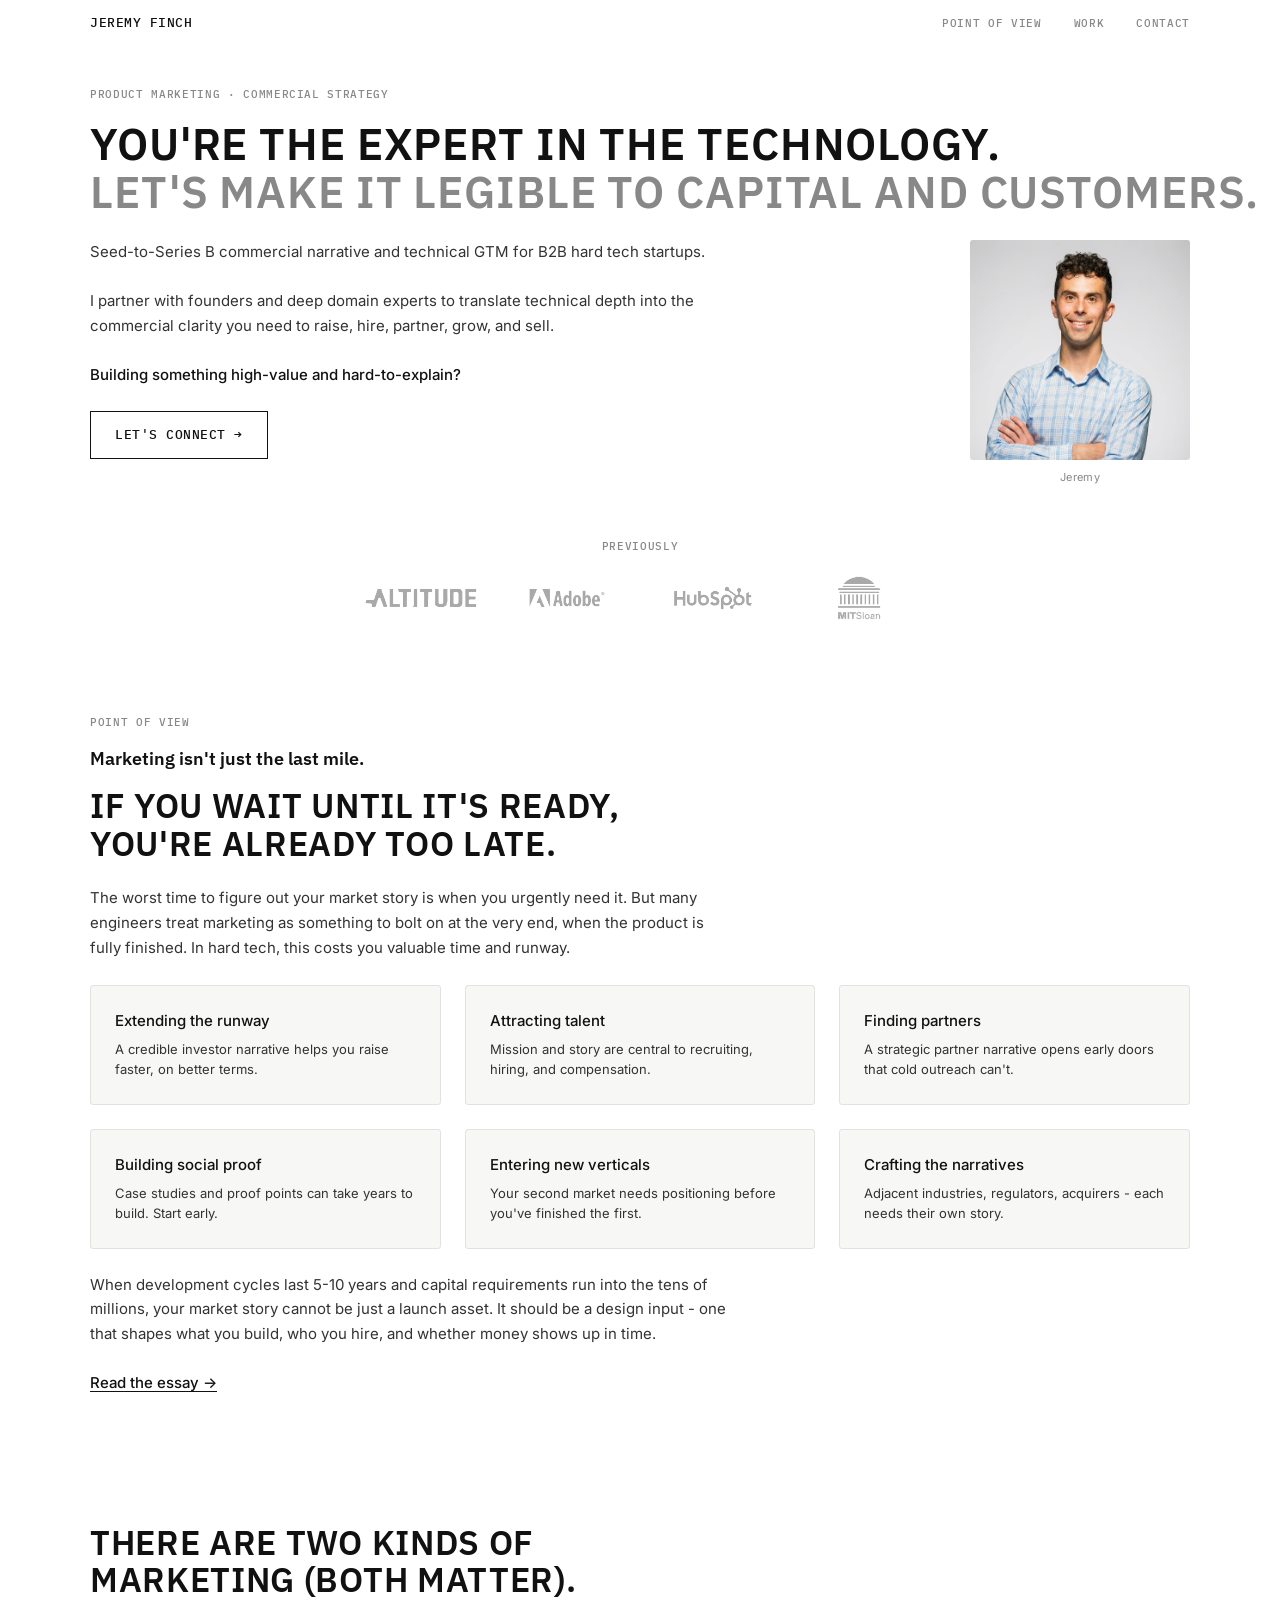
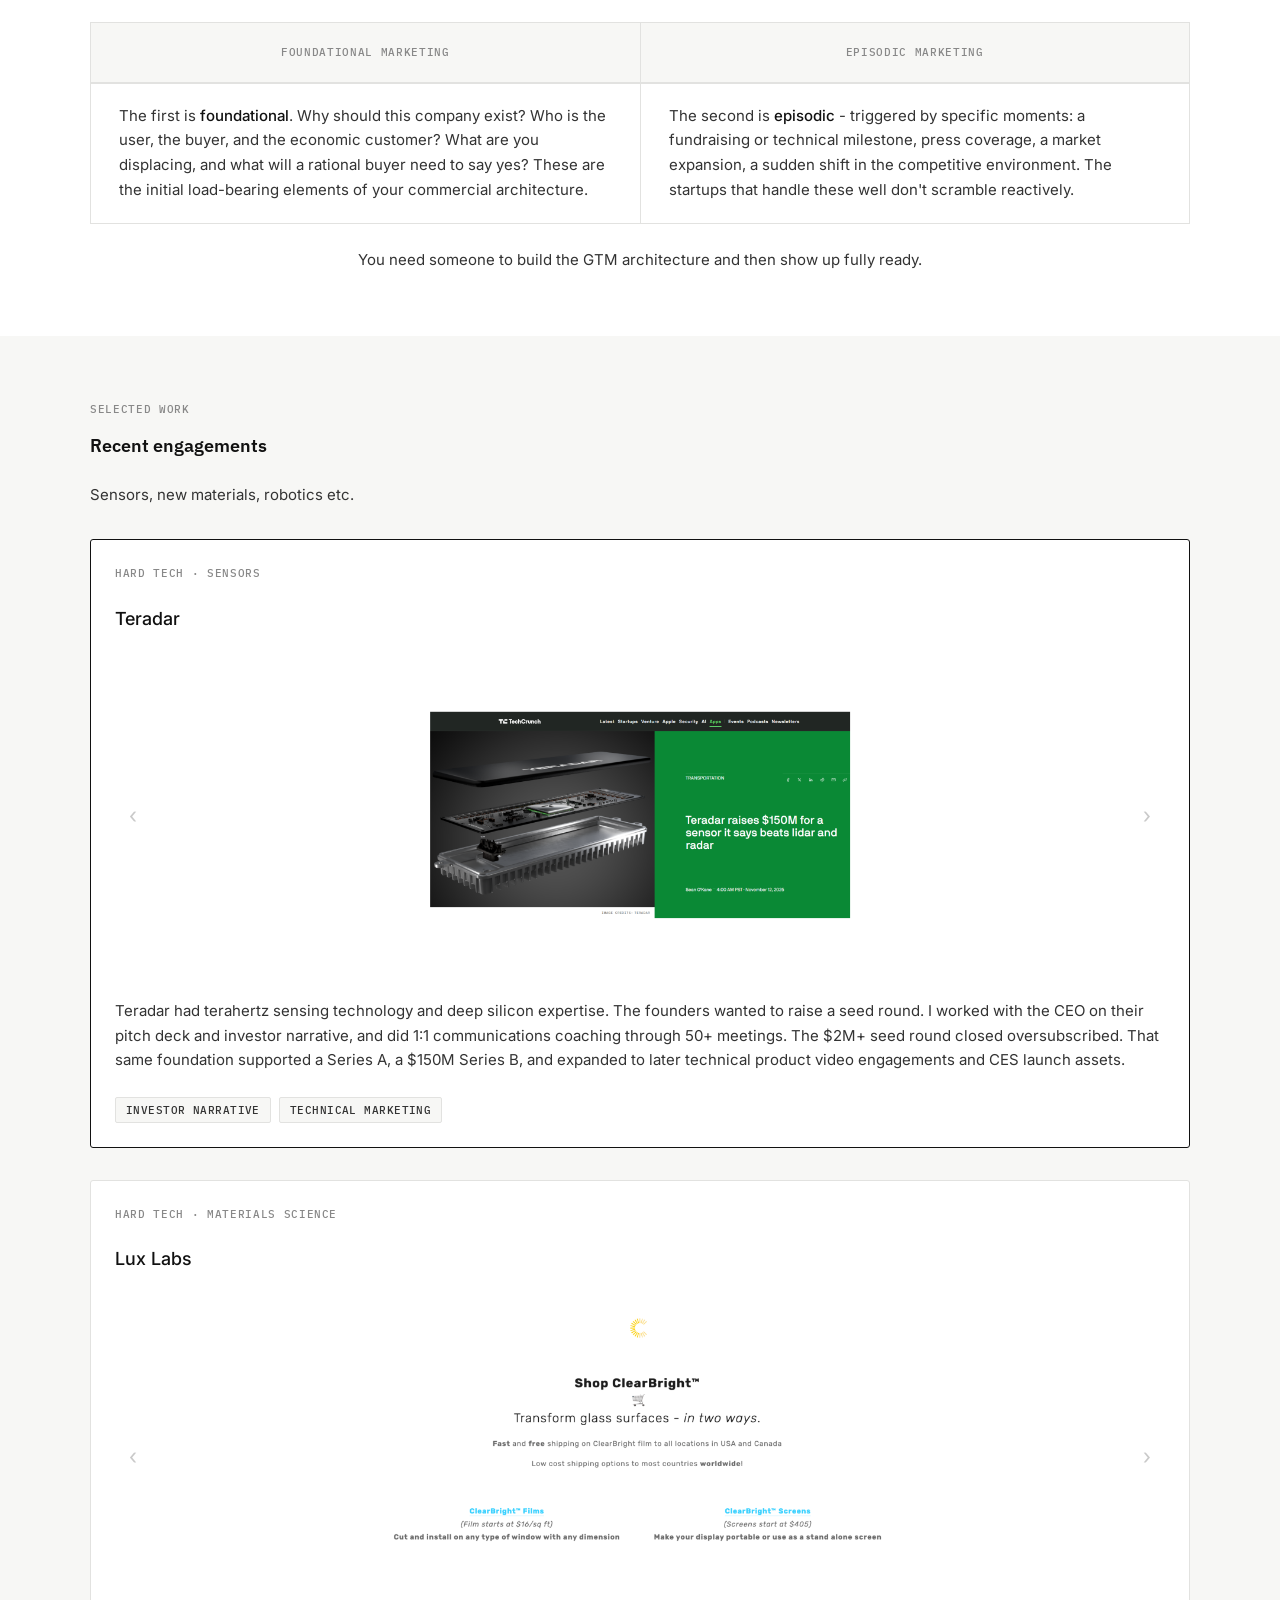
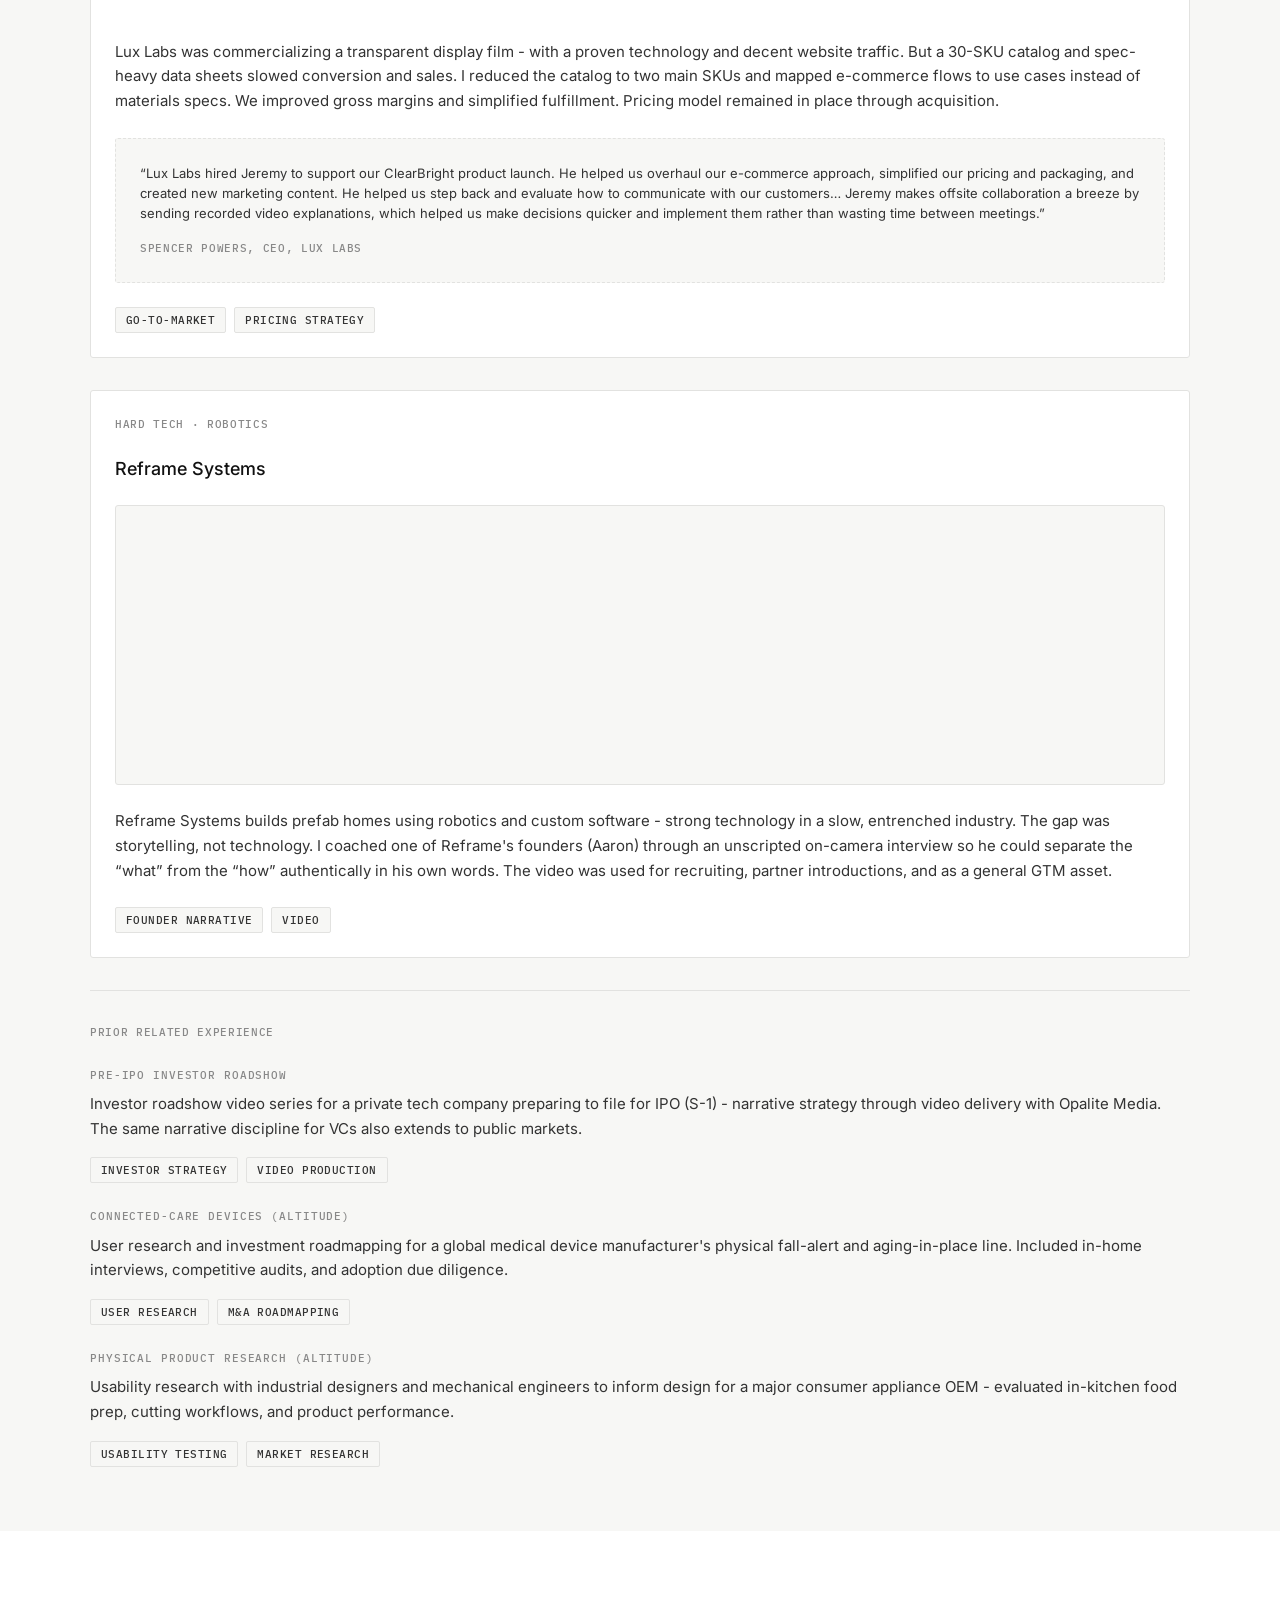
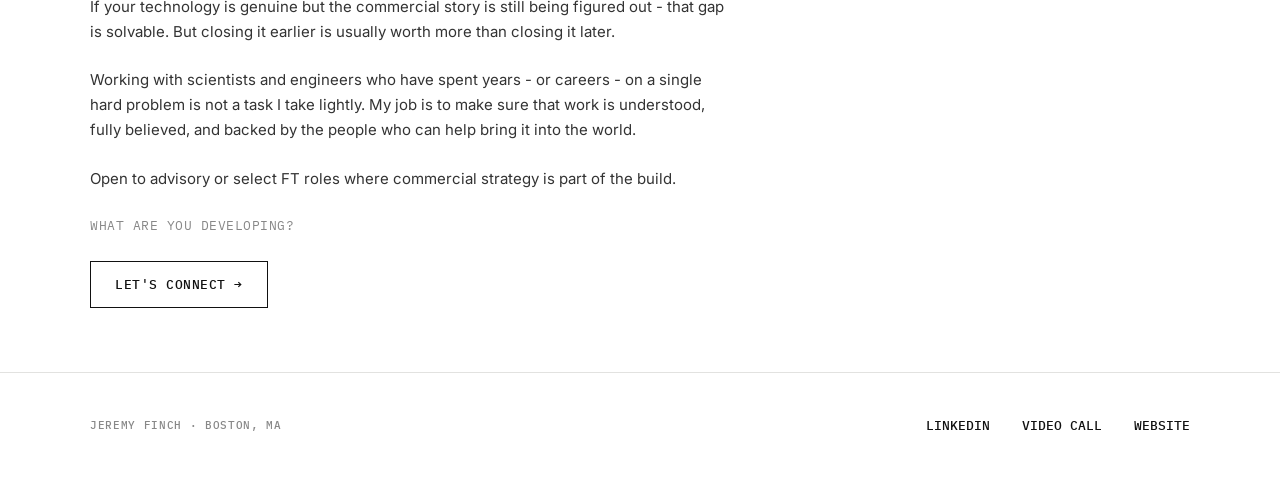
==== index.html @ a8f0df94 "Apply V3 copy pass: tighter case studies, two CTAs, contact close. Syncs COPY-v3 to index.html inclu" ====
<!DOCTYPE html>
<!-- Active working draft (V3) - branched from V2 freeze. Double-click to preview. -->
<html lang="en">
<head>
  <meta charset="UTF-8">
  <meta name="viewport" content="width=device-width, initial-scale=1.0">
  <meta name="referrer" content="strict-origin-when-cross-origin">
  <title>Jeremy Finch - Product Marketing &amp; Commercial Strategy</title>
  <meta name="description" content="Seed-to-Series B commercial narrative and technical GTM for hard-tech startups in Boston.">
  <link rel="canonical" href="https://work.jeremyafinch.com/">
  <meta name="theme-color" content="#111111">

  <link rel="icon" href="favicon.svg" type="image/svg+xml">
  <link rel="apple-touch-icon" href="favicon.svg">

  <meta property="og:type" content="website">
  <meta property="og:url" content="https://work.jeremyafinch.com/">
  <meta property="og:title" content="Jeremy Finch - Product Marketing &amp; Commercial Strategy">
  <meta property="og:description" content="Seed-to-Series B commercial narrative and technical GTM for hard-tech startups in Boston.">
  <meta property="og:image" content="https://work.jeremyafinch.com/og-image.png">
  <meta property="og:image:width" content="1200">
  <meta property="og:image:height" content="630">
  <meta property="og:locale" content="en_US">
  <meta name="twitter:card" content="summary_large_image">
  <meta name="twitter:title" content="Jeremy Finch - Product Marketing &amp; Commercial Strategy">
  <meta name="twitter:description" content="Seed-to-Series B commercial narrative and technical GTM for hard-tech startups in Boston.">
  <meta name="twitter:image" content="https://work.jeremyafinch.com/og-image.png">

  <link rel="preconnect" href="https://fonts.googleapis.com">
  <link rel="preconnect" href="https://fonts.gstatic.com" crossorigin>
  <link href="https://fonts.googleapis.com/css2?family=IBM+Plex+Mono:wght@400;500&family=IBM+Plex+Sans:wght@600;700&family=Inter:wght@400;500&display=swap" rel="stylesheet">

  <link rel="stylesheet" href="styles.css">
</head>
<body class="page-v2">

  <header class="site-nav" role="banner">
    <div class="site-nav__inner">
      <a class="site-nav__brand" href="#hero">Jeremy Finch</a>
      <nav class="site-nav__links" aria-label="Page sections">
        <a class="site-nav__link" href="#point-of-view">Point of view</a>
        <a class="site-nav__link" href="#selected-work">Work</a>
        <a class="site-nav__link" href="#contact">Contact</a>
      </nav>
    </div>
  </header>

  <main>

    <!-- SECTION 1 - HERO -->
    <section id="hero" class="hero section" aria-labelledby="hero-headline">
      <div class="hero__inner">

        <span class="eyebrow">Product marketing · commercial strategy</span>

        <h1 id="hero-headline" class="hero-headline headline">
          <span class="hero-headline__primary">You're the expert in the technology.</span>
          <span class="hero-headline__accent">Let's make it legible to capital and customers.</span>
        </h1>

        <div id="about" class="hero-intro">

          <div class="hero-intro__content">
            <div class="hero__pitch">
              <p class="prose">Seed-to-Series B commercial narrative and technical GTM for B2B hard tech startups.</p>
              <p class="prose">I partner with founders and deep domain experts to translate technical depth into the commercial clarity you need to raise, hire, partner, grow, and sell.</p>
              <p class="prose hero__focus">Building something high-value and hard-to-explain?</p>
            </div>

            <p class="hero__cta-wrap">
              <a class="cta" href="https://calendly.com/jeremyfinch_meeting/" target="_blank" rel="noopener noreferrer">
                Let's connect →
              </a>
            </p>
          </div>

          <div class="hero-intro__photo">
            <img
              class="hero-intro__photo-img"
              src="img/photo.jpg"
              alt="Jeremy Finch"
              width="480"
              height="600"
            >
            <a
              class="hero-intro__photo-caption"
              href="https://www.linkedin.com/in/jeremyfinch/"
              target="_blank"
              rel="noopener noreferrer"
            >Jeremy</a>
          </div>

        </div>

        <div class="logo-bar" aria-label="Previously">
          <span class="logo-bar__label">Previously</span>
          <img
            class="logo-bar__img"
            src="img/logos.png"
            alt="Altitude, Adobe, HubSpot, and MIT Sloan"
            width="9100"
            height="1068"
          >
        </div>

      </div>
    </section>

    <!-- SECTION 2 - POINT OF VIEW -->
    <section id="point-of-view" class="section section--follow-hero" aria-labelledby="pov-headline">
      <div class="section__inner">

        <span class="eyebrow">Point of view</span>

        <p class="pov__kicker">Marketing isn't just the last mile.</p>

        <h2 id="pov-headline" class="section-headline headline">
          If you wait until it's ready, you're already too late.
        </h2>

        <p class="prose">
          The worst time to figure out your market story is when you urgently need it. But many engineers treat marketing as something to bolt on at the very end, when the product is fully finished. In hard tech, this costs you valuable time and runway.
        </p>

        <div class="card-grid card-grid--pov">

          <article class="card pov-card">
            <h3 class="pov-card__title">Extending the runway</h3>
            <p class="pov-card__text">A credible investor narrative helps you raise faster, on better terms.</p>
          </article>

          <article class="card pov-card">
            <h3 class="pov-card__title">Attracting talent</h3>
            <p class="pov-card__text">Mission and story are central to recruiting, hiring, and compensation.</p>
          </article>

          <article class="card pov-card">
            <h3 class="pov-card__title">Finding partners</h3>
            <p class="pov-card__text">A strategic partner narrative opens early doors that cold outreach can't.</p>
          </article>

          <article class="card pov-card">
            <h3 class="pov-card__title">Building social proof</h3>
            <p class="pov-card__text">Case studies and proof points can take years to build. Start early.</p>
          </article>

          <article class="card pov-card">
            <h3 class="pov-card__title">Entering new verticals</h3>
            <p class="pov-card__text">Your second market needs positioning before you've finished the first.</p>
          </article>

          <article class="card pov-card">
            <h3 class="pov-card__title">Crafting the narratives</h3>
            <p class="pov-card__text">Adjacent industries, regulators, acquirers - each needs their own story.</p>
          </article>

        </div>

        <p class="prose">
          When development cycles last 5-10 years and capital requirements run into the tens of millions, your market story cannot be just a launch asset. It should be a design input - one that shapes what you build, who you hire, and whether money shows up in time.
        </p>

        <p class="pov__link-wrap">
          <a
            class="pov__link"
            href="https://docs.google.com/document/d/1mXTznBJsOwonMlEeezdZjcLEiznj_ob5lOBihiWzF_Y/edit?usp=sharing"
            target="_blank"
            rel="noopener noreferrer"
          >Read the essay →</a>
        </p>

      </div>
    </section>

    <!-- SECTION 3 - TWO KINDS OF WORK -->
    <section id="two-kinds" class="section" aria-labelledby="two-kinds-headline">
      <div class="section__inner">

        <h2 id="two-kinds-headline" class="section-headline headline">There are two kinds of marketing (both matter).</h2>

        <div class="two-kinds__table-wrap">
          <table class="two-kinds__table">
            <caption class="visually-hidden">Foundational and episodic marketing compared</caption>
            <thead>
              <tr>
                <th scope="col">Foundational marketing</th>
                <th scope="col">Episodic marketing</th>
              </tr>
            </thead>
            <tbody>
              <tr>
                <td data-label="Foundational marketing">
                  <p class="two-kinds__cell">The first is <strong>foundational</strong>. Why should this company exist? Who is the user, the buyer, and the economic customer? What are you displacing, and what will a rational buyer need to say yes? These are the initial load-bearing elements of your commercial architecture.</p>
                </td>
                <td data-label="Episodic marketing">
                  <p class="two-kinds__cell">The second is <strong>episodic</strong> - triggered by specific moments: a fundraising or technical milestone, press coverage, a market expansion, a sudden shift in the competitive environment. The startups that handle these well don't scramble reactively.</p>
                </td>
              </tr>
            </tbody>
          </table>
        </div>

        <p class="prose two-kinds__closing">
          You need someone to build the GTM architecture and then show up fully ready.
        </p>

      </div>
    </section>

    <!-- SECTION 4 - SELECTED WORK -->
    <section id="selected-work" class="section section--surface" aria-labelledby="work-eyebrow">
      <div class="section__inner">

        <span id="work-eyebrow" class="eyebrow">Selected work</span>

        <p class="work__subhead">Recent engagements</p>

        <p class="prose work__intro">Sensors, new materials, robotics etc.</p>

        <div class="work-featured">

          <!-- Teradar -->
          <article class="work-featured__item work-featured__item--marquee" aria-label="Teradar case study">
            <div class="work-featured__content">
              <span class="work-featured__tag">Hard tech · Sensors</span>
              <h3 class="work-featured__title">Teradar</h3>

              <figure class="work-featured__visual work-carousel" data-work-carousel aria-label="Teradar work samples">
                <div class="work-carousel__viewport" tabindex="0">
                  <div class="work-carousel__slide">
                    <a
                      class="work-carousel__link"
                      href="img/work-teradar-techcrunch-feature.png"
                      target="_blank"
                      rel="noopener noreferrer"
                      aria-label="View full size: TechCrunch coverage"
                    >
                      <img
                        class="work-carousel__img"
                        src="img/work-teradar-techcrunch-feature.png"
                        alt="TechCrunch announcement featuring Teradar terahertz sensing fundraising"
                        width="1200"
                        height="675"
                        loading="lazy"
                      >
                    </a>
                  </div>
                  <div class="work-carousel__slide" hidden>
                    <a
                      class="work-carousel__link"
                      href="img/work-teradar-feature.png"
                      target="_blank"
                      rel="noopener noreferrer"
                      aria-label="View full size: Teradar product website"
                    >
                      <img
                        class="work-carousel__img"
                        src="img/work-teradar-feature.png"
                        alt="Teradar product website highlighting terahertz vision capabilities"
                        width="1200"
                        height="675"
                        loading="lazy"
                      >
                    </a>
                  </div>
                  <button type="button" class="work-carousel__btn work-carousel__btn--prev" aria-label="Previous image">
                    <span class="work-carousel__chevron" aria-hidden="true">‹</span>
                  </button>
                  <button type="button" class="work-carousel__btn work-carousel__btn--next" aria-label="Next image">
                    <span class="work-carousel__chevron" aria-hidden="true">›</span>
                  </button>
                </div>
              </figure>

              <p class="prose work-featured__body">Teradar had terahertz sensing technology and deep silicon expertise. The founders wanted to raise a seed round. I worked with the CEO on their pitch deck and investor narrative, and did 1:1 communications coaching through 50+ meetings. The $2M+ seed round closed oversubscribed. That same foundation supported a Series A, a $150M Series B, and expanded to later technical product video engagements and CES launch assets.</p>

              <div class="work-featured__pills" aria-label="Services">
                <span class="pill">Investor narrative</span>
                <span class="pill">Technical marketing</span>
              </div>
            </div>
          </article>

          <!-- Lux Labs -->
          <article class="work-featured__item" aria-label="Lux Labs case study">
            <div class="work-featured__content">
              <span class="work-featured__tag">Hard tech · Materials science</span>
              <h3 class="work-featured__title">Lux Labs</h3>

              <figure class="work-featured__visual work-carousel" data-work-carousel aria-label="Lux Labs work samples">
                <div class="work-carousel__viewport" tabindex="0">
                  <div class="work-carousel__slide">
                    <a
                      class="work-carousel__link"
                      href="img/work-lux-feature-02.png"
                      target="_blank"
                      rel="noopener noreferrer"
                      aria-label="View full size: ClearBright product display"
                    >
                      <img
                        class="work-carousel__img"
                        src="img/work-lux-feature-02.png"
                        alt="Lux Labs ClearBright transparent projection film product display"
                        width="1200"
                        height="675"
                        loading="lazy"
                      >
                    </a>
                  </div>
                  <div class="work-carousel__slide" hidden>
                    <a
                      class="work-carousel__link"
                      href="img/work-lux-feature-01.png"
                      target="_blank"
                      rel="noopener noreferrer"
                      aria-label="View full size: ClearBright product page"
                    >
                      <img
                        class="work-carousel__img"
                        src="img/work-lux-feature-01.png"
                        alt="Lux Labs ClearBright product page"
                        width="1200"
                        height="675"
                        loading="lazy"
                      >
                    </a>
                  </div>
                  <button type="button" class="work-carousel__btn work-carousel__btn--prev" aria-label="Previous image">
                    <span class="work-carousel__chevron" aria-hidden="true">‹</span>
                  </button>
                  <button type="button" class="work-carousel__btn work-carousel__btn--next" aria-label="Next image">
                    <span class="work-carousel__chevron" aria-hidden="true">›</span>
                  </button>
                </div>
              </figure>

              <p class="prose work-featured__body">Lux Labs was commercializing a transparent display film - with a proven technology and decent website traffic. But a 30-SKU catalog and spec-heavy data sheets slowed conversion and sales. I reduced the catalog to two main SKUs and mapped e-commerce flows to use cases instead of materials specs. We improved gross margins and simplified fulfillment. Pricing model remained in place through acquisition.</p>

              <div class="work-featured__quote" aria-label="Client quote">
                <p class="work-featured__quote-text">&ldquo;Lux Labs hired Jeremy to support our ClearBright product launch. He helped us overhaul our e-commerce approach, simplified our pricing and packaging, and created new marketing content. He helped us step back and evaluate how to communicate with our customers&hellip; Jeremy makes offsite collaboration a breeze by sending recorded video explanations, which helped us make decisions quicker and implement them rather than wasting time between meetings.&rdquo;</p>
                <p class="work-featured__quote-meta">Spencer Powers, CEO, Lux Labs</p>
              </div>

              <div class="work-featured__pills" aria-label="Services">
                <span class="pill">Go-to-market</span>
                <span class="pill">Pricing strategy</span>
              </div>
            </div>
          </article>

          <!-- Reframe Systems -->
          <article class="work-featured__item" aria-label="Reframe Systems case study">
            <div class="work-featured__content">
              <span class="work-featured__tag">Hard tech · Robotics</span>
              <h3 class="work-featured__title">Reframe Systems</h3>

              <figure class="work-featured__visual work-featured__visual--video" aria-label="Reframe Systems founder interview">
                <div class="work-inline-video">
                  <iframe
                    src="https://www.youtube.com/embed/FPPJ4673UKQ"
                    title="Reframe Systems founder interview"
                    referrerpolicy="strict-origin-when-cross-origin"
                    allow="accelerometer; autoplay; clipboard-write; encrypted-media; gyroscope; picture-in-picture; web-share"
                    allowfullscreen
                    loading="lazy"
                  ></iframe>
                </div>
              </figure>

              <p class="prose work-featured__body">Reframe Systems builds prefab homes using robotics and custom software - strong technology in a slow, entrenched industry. The gap was storytelling, not technology. I coached one of Reframe's founders (Aaron) through an unscripted on-camera interview so he could separate the &ldquo;what&rdquo; from the &ldquo;how&rdquo; authentically in his own words. The video was used for recruiting, partner introductions, and as a general GTM asset.</p>

              <div class="work-featured__pills" aria-label="Services">
                <span class="pill">Founder narrative</span>
                <span class="pill">Video</span>
              </div>
            </div>
          </article>

        </div>

        <div class="work-additional" aria-label="Prior related experience">
          <h3 class="work-additional__heading eyebrow">Prior related experience</h3>
          <ul class="work-additional__list">
            <li class="work-additional__item">
              <span class="work-additional__tag">Pre-IPO investor roadshow</span>
              <p class="work-additional__text">Investor roadshow video series for a private tech company preparing to file for IPO (S-1) - narrative strategy through video delivery with Opalite Media. The same narrative discipline for VCs also extends to public markets.</p>
              <div class="work-featured__pills" aria-label="Services">
                <span class="pill">Investor strategy</span>
                <span class="pill">Video production</span>
              </div>
            </li>
            <li class="work-additional__item">
              <span class="work-additional__tag">Connected-care devices (Altitude)</span>
              <p class="work-additional__text">User research and investment roadmapping for a global medical device manufacturer's physical fall-alert and aging-in-place line. Included in-home interviews, competitive audits, and adoption due diligence.</p>
              <div class="work-featured__pills" aria-label="Services">
                <span class="pill">User research</span>
                <span class="pill">M&amp;A roadmapping</span>
              </div>
            </li>
            <li class="work-additional__item">
              <span class="work-additional__tag">Physical product research (Altitude)</span>
              <p class="work-additional__text">Usability research with industrial designers and mechanical engineers to inform design for a major consumer appliance OEM - evaluated in-kitchen food prep, cutting workflows, and product performance.</p>
              <div class="work-featured__pills" aria-label="Services">
                <span class="pill">Usability testing</span>
                <span class="pill">Market research</span>
              </div>
            </li>
          </ul>
        </div>

      </div>
    </section>

    <!-- SECTION 5 - CLOSE / CTA -->
    <section id="contact" class="section" aria-labelledby="contact-closing">
      <div class="section__inner">

        <p class="prose">
          If your technology is genuine but the commercial story is still being figured out - that gap is solvable. But closing it earlier is usually worth more than closing it later.
        </p>

        <p class="prose">
          Working with scientists and engineers who have spent years - or careers - on a single hard problem is not a task I take lightly. My job is to make sure that work is understood, fully believed, and backed by the people who can help bring it into the world.
        </p>

        <p class="contact__availability prose">Open to advisory or select FT roles where commercial strategy is part of the build.</p>

        <p id="contact-closing" class="prose contact__location">What are you developing?</p>

        <p class="contact__cta-wrap">
          <a class="cta" href="https://calendly.com/jeremyfinch_meeting/" target="_blank" rel="noopener noreferrer">
            Let's connect →
          </a>
        </p>

      </div>
    </section>

  </main>

  <footer class="site-footer">
    <div class="site-footer__inner">
      <p class="site-footer__brand">Jeremy Finch · Boston, MA</p>
      <ul class="site-footer__links">
        <li>
          <a href="https://www.linkedin.com/in/jeremyfinch/" target="_blank" rel="noopener noreferrer">LinkedIn</a>
        </li>
        <li>
          <a href="https://calendly.com/jeremyfinch_meeting/" target="_blank" rel="noopener noreferrer">Video call</a>
        </li>
        <li>
          <a href="https://jeremyafinch.com/" target="_blank" rel="noopener noreferrer">Website</a>
        </li>
      </ul>
    </div>
  </footer>

  <script src="work-carousel.js"></script>
</body>
</html>
---- styles.css ----
/* ==========================================================================
   Design tokens - see design.md
   Punctuation: no em/en dashes in copy; use spaced hyphen ( - ) only.
   ========================================================================== */

:root {
  --color-bg: #ffffff;
  --color-surface: #f7f7f5;
  --color-border: #e2e2e0;
  --color-text-primary: #111111;
  --color-text-body: #333333;
  --color-text-muted: #888888;
  --space-xs: 8px;
  --space-sm: 16px;
  --space-md: 32px;
  --space-lg: 64px;
  --space-xl: 96px;
  --space-xxl: 180px;
  --space-gutter: clamp(24px, 4.5vw, 48px);
  --space-gutter-mobile: 24px;
  --space-section-y: 64px;
  --space-section-y-mobile: 48px;
  --space-in-section: 32px;
  --space-in-section-sm: 24px;
  --space-hero-top: 40px;
  --space-hero-bottom: 48px;
  --space-card-padding: 24px;

  /* Vertical rhythm between blocks (8px grid) */
  --stack-tight: 8px;
  --stack-default: 16px;
  --stack-relaxed: 24px;
  --stack-section: 32px;

  --content-max: 1100px;
  --body-copy-max: 640px;
  --headline-max: 560px;

  --font-display: "IBM Plex Sans", sans-serif;
  --font-body: "Inter", sans-serif;
  --font-mono: "IBM Plex Mono", ui-monospace, monospace;

  /* Type scale  -  display, subhead, body, meta */
  --type-eyebrow: 11px;
  --type-body: 15px;
  --type-small: 13px;
  --type-ui: 13px;
  --type-subhead: 18px;
  --type-display: clamp(26px, 2.8vw, 34px);
  --type-display-hero: clamp(32px, 3.5vw, 44px);
  --type-line-body: 1.65;
  --type-line-small: 1.55;
  --type-line-display: 1.1;
  --work-featured-thumb-max: 220px;
}

/* ==========================================================================
   Reset & base
   ========================================================================== */

*,
*::before,
*::after {
  box-sizing: border-box;
}

html {
  scroll-behavior: auto;
  scroll-padding-top: 56px;
}

body {
  margin: 0;
  font-family: var(--font-body);
  font-size: var(--type-body);
  font-weight: 400;
  line-height: var(--type-line-body);
  color: var(--color-text-body);
  background: var(--color-bg);
}

img {
  max-width: 100%;
  height: auto;
  display: block;
}

a {
  color: inherit;
  text-decoration: none;
  transition: all 0.15s ease;
}

a:hover {
  text-decoration: underline;
}

button {
  font: inherit;
  color: inherit;
  background: none;
  border: none;
  padding: 0;
  cursor: pointer;
}

a:focus-visible,
button:focus-visible,
.cta:focus-visible {
  outline: 2px solid var(--color-text-primary);
  outline-offset: 2px;
}

/* ==========================================================================
   Layout  -  sections & content width
   ========================================================================== */

.section {
  padding-block: var(--space-section-y);
  padding-inline: 0;
}

.section--surface {
  background: var(--color-surface);
}

.section--follow-hero {
  padding-top: var(--space-in-section);
}

.section__inner {
  width: min(var(--content-max), 100% - 2 * var(--space-gutter));
  margin-inline: auto;
  padding-inline: 0;
}

/* Section eyebrow */
.eyebrow {
  display: block;
  margin: 0 0 var(--stack-default);
  font-family: var(--font-mono);
  font-size: var(--type-eyebrow);
  font-weight: 500;
  letter-spacing: 0.06em;
  text-transform: uppercase;
  color: var(--color-text-muted);
}

/* Display headlines  -  hero + section H2 */
.headline {
  font-family: var(--font-display);
  font-weight: 600;
  line-height: var(--type-line-display);
  letter-spacing: 0.02em;
  text-transform: uppercase;
  color: var(--color-text-primary);
}

.pov__kicker {
  margin: 0 0 var(--stack-tight);
  max-width: var(--headline-max);
  font-family: var(--font-display);
  font-size: var(--type-subhead);
  font-weight: 600;
  line-height: 1.35;
  color: var(--color-text-primary);
}

.section-headline {
  margin: 0 0 var(--stack-relaxed);
  max-width: var(--headline-max);
  font-size: var(--type-display);
}

/* Body copy  -  one size */
.prose {
  margin: 0 0 var(--stack-relaxed);
  max-width: var(--body-copy-max);
  font-family: var(--font-body);
  font-size: var(--type-body);
  font-weight: 400;
  line-height: var(--type-line-body);
  color: var(--color-text-body);
}

.prose:last-child {
  margin-bottom: 0;
}

.prose--lead {
  color: var(--color-text-primary);
}

.prose--narrow {
  max-width: var(--body-copy-max);
}

.pov__research {
  color: var(--color-text-primary);
}

.honest-limit {
  margin-top: var(--stack-section);
  margin-inline: auto;
  max-width: var(--body-copy-max);
  padding: var(--stack-relaxed);
  border: 1px dashed var(--color-border);
  background: var(--color-surface);
  border-radius: 3px;
  font-size: var(--type-small);
  line-height: var(--type-line-small);
  text-align: center;
  color: var(--color-text-muted);
}

.eyebrow + .card-grid {
  margin-top: calc(var(--stack-section) - var(--stack-default));
}

.prose + .card-grid {
  margin-top: calc(var(--stack-section) - var(--stack-relaxed));
}

/* ==========================================================================
   CTA button
   ========================================================================== */

.cta {
  display: inline-flex;
  align-items: center;
  gap: var(--space-xs);
  padding: 12px 24px;
  border: 1.5px solid var(--color-text-primary);
  border-radius: 0;
  background: transparent;
  font-family: var(--font-mono);
  font-size: var(--type-ui);
  font-weight: 500;
  letter-spacing: 0.04em;
  text-transform: uppercase;
  color: var(--color-text-primary);
  text-decoration: none;
  transition: background 0.15s ease, color 0.15s ease, border-color 0.15s ease;
}

.cta:hover {
  background: var(--color-text-primary);
  border-color: var(--color-text-primary);
  color: var(--color-bg);
  text-decoration: none;
}

/* ==========================================================================
   Card grid (POV + Work)
   ========================================================================== */

.card-grid {
  display: grid;
  gap: var(--space-md);
  margin-top: 0;
}

.card-grid--pov {
  grid-template-columns: repeat(3, 1fr);
}

.card-grid--work {
  grid-template-columns: repeat(2, 1fr);
}

.card-grid--work-secondary {
  grid-template-columns: repeat(4, 1fr);
  gap: var(--stack-relaxed);
}

.card {
  border: 1px solid var(--color-border);
  border-radius: 3px;
  padding: var(--space-card-padding);
  transition: border-color 0.15s ease;
}

.pov-card {
  background: var(--color-surface);
}

.section--surface .work-card {
  background: var(--color-bg);
}

.card:hover {
  border-color: var(--color-text-primary);
}

/* Card titles (POV + work) */
.pov-card__title,
.work-card__company {
  margin: 0 0 var(--stack-tight);
  font-family: var(--font-body);
  font-size: var(--type-body);
  font-weight: 500;
  line-height: 1.45;
  color: var(--color-text-primary);
}

.pov-card__text,
.work-card__descriptor {
  margin: 0;
  font-family: var(--font-body);
  font-size: var(--type-small);
  font-weight: 400;
  line-height: var(--type-line-small);
  color: var(--color-text-body);
}

.work-card__company {
  margin-bottom: var(--stack-default);
}

.work-card__descriptor {
  margin-bottom: var(--stack-section);
}

/* Work cards */
button.work-card {
  appearance: none;
  -webkit-appearance: none;
}

.work-card {
  display: flex;
  flex-direction: column;
  align-items: flex-start;
  text-align: left;
  width: 100%;
  cursor: pointer;
}

.work-card__tag {
  display: block;
  margin: 0 0 var(--space-xs);
  font-family: var(--font-mono);
  font-size: var(--type-eyebrow);
  font-weight: 500;
  letter-spacing: 0.06em;
  text-transform: uppercase;
  color: var(--color-text-muted);
}

.work-card__descriptor {
  display: -webkit-box;
  -webkit-line-clamp: 2;
  -webkit-box-orient: vertical;
  overflow: hidden;
}

.work-card__pills {
  display: flex;
  flex-wrap: wrap;
  gap: var(--space-xs);
  margin-top: auto;
}

.pill {
  font-family: var(--font-mono);
  font-size: var(--type-eyebrow);
  font-weight: 500;
  letter-spacing: 0.04em;
  text-transform: uppercase;
  padding: 3px 10px;
  background: var(--color-surface);
  color: var(--color-text-body);
  border: 1px solid var(--color-border);
  border-radius: 2px;
  display: inline-block;
  transition: background 0.15s ease, color 0.15s ease, border-color 0.15s ease;
}

.work-card:hover .pill {
  background: var(--color-bg);
  border-color: var(--color-text-primary);
  color: var(--color-text-primary);
}

/* ==========================================================================
   Featured work (TeraDAR + Lux)
   ========================================================================== */

.work-featured {
  display: grid;
  gap: var(--space-md);
  margin-top: calc(var(--stack-section) - var(--stack-default));
}

.work-featured__item {
  display: grid;
  grid-template-columns: 1fr;
  gap: var(--stack-section);
  padding: var(--space-card-padding);
  border: 1px solid var(--color-border);
  border-radius: 3px;
  background: var(--color-bg);
}

.work-featured__item--marquee {
  border-color: var(--color-text-primary);
}

.work-featured__content {
  min-width: 0;
}

.work-featured__tag {
  display: block;
  margin: 0 0 var(--stack-tight);
  font-family: var(--font-mono);
  font-size: var(--type-eyebrow);
  font-weight: 500;
  letter-spacing: 0.06em;
  text-transform: uppercase;
  color: var(--color-text-muted);
}

.work-featured__title {
  margin: 0 0 var(--stack-relaxed);
  font-family: var(--font-body);
  font-size: 18px;
  font-weight: 500;
  line-height: 1.35;
  color: var(--color-text-primary);
}

.work-featured__sections {
  display: grid;
  gap: var(--stack-relaxed);
  margin: 0 0 var(--stack-section);
  max-width: none;
}

.work-featured__label {
  margin: 0 0 var(--stack-tight);
  font-family: var(--font-mono);
  font-size: var(--type-eyebrow);
  font-weight: 500;
  letter-spacing: 0.06em;
  text-transform: uppercase;
  color: var(--color-text-muted);
}

.work-featured__text {
  margin: 0;
  max-width: none;
  font-family: var(--font-body);
  font-size: var(--type-small);
  line-height: var(--type-line-small);
  color: var(--color-text-body);
}

.work-featured__pills {
  display: flex;
  flex-wrap: wrap;
  gap: var(--space-xs);
}

.work-featured__quote {
  margin: 0 0 var(--stack-default);
  padding: var(--stack-relaxed);
  border: 1px dashed var(--color-border);
  background: var(--color-surface);
  border-radius: 3px;
  max-width: none;
}

.work-featured__quote-text {
  margin: 0 0 var(--stack-default);
  max-width: none;
  font-family: var(--font-body);
  font-size: var(--type-small);
  line-height: var(--type-line-small);
  color: var(--color-text-body);
}

.work-featured__quote-meta {
  margin: 0;
  font-family: var(--font-mono);
  font-size: var(--type-eyebrow);
  font-weight: 500;
  letter-spacing: 0.06em;
  text-transform: uppercase;
  color: var(--color-text-muted);
}

.work-featured__media {
  order: -1;
  margin: 0;
  width: 100%;
  max-width: none;
  display: grid;
  grid-template-columns: 1fr;
  gap: var(--stack-relaxed);
  align-items: start;
  padding: 0;
  border: none;
  border-radius: 0;
  background: transparent;
}

.work-featured__thumb {
  display: flex;
  align-items: center;
  justify-content: center;
  min-height: 0;
  padding: 0;
  border: none;
  border-radius: 0;
  background: transparent;
  text-decoration: none;
  color: inherit;
  cursor: zoom-in;
  transition: opacity 0.18s ease;
}

.work-featured__thumb:hover {
  opacity: 0.92;
}

.work-featured__thumb:active {
  text-decoration: none;
}

.work-featured__thumb:focus-visible {
  outline: 2px solid var(--color-text-primary);
  outline-offset: 3px;
}

@media (min-width: 769px) {
  .work-featured__media {
    grid-template-columns: repeat(2, minmax(0, 1fr));
  }
}

.work-featured__img {
  width: auto;
  max-width: 100%;
  height: auto;
  max-height: var(--work-featured-thumb-max, 220px);
  display: block;
  object-fit: contain;
}

.work-secondary {
  margin-top: var(--stack-section);
  opacity: 0.92;
}

/* ==========================================================================
   Hero
   ========================================================================== */

.hero {
  display: block;
}

.hero.section {
  padding-block: var(--space-hero-top) var(--space-hero-bottom);
  padding-inline: 0;
}

.hero__inner {
  width: min(var(--content-max), 100% - 2 * var(--space-gutter));
  margin-inline: auto;
}

.hero-headline {
  margin: 0 0 var(--space-in-section-sm);
  max-width: 100%;
  font-size: var(--type-display-hero);
  line-height: var(--type-line-display);
}

.hero-headline__primary,
.hero-headline__accent {
  display: block;
}

.hero-headline__accent {
  color: var(--color-text-muted);
}

@media (min-width: 769px) {
  .hero-headline__primary,
  .hero-headline__accent {
    white-space: nowrap;
  }
}

.hero-intro {
  display: grid;
  grid-template-columns: 1fr minmax(160px, 220px);
  gap: var(--space-md);
  align-items: start;
  margin-top: 0;
}

.hero-intro__photo {
  justify-self: end;
  max-width: 220px;
  display: flex;
  flex-direction: column;
  align-items: stretch;
}

.hero-intro__content {
  min-width: 0;
}

.hero__pitch {
  max-width: var(--body-copy-max);
}

.hero__pitch .prose {
  margin: 0 0 var(--stack-relaxed);
}

.hero__pitch .prose:last-child {
  margin-bottom: 0;
}

.hero__cta-wrap {
  margin: var(--stack-relaxed) 0 0;
}

.hero-intro__photo-img {
  width: 100%;
  height: auto;
  border-radius: 3px;
}

.hero-intro__photo-caption {
  margin-top: var(--space-xs);
  align-self: center;
  display: inline-block;
  width: fit-content;
  max-width: 100%;
  font-family: var(--font-body);
  font-size: var(--type-eyebrow);
  font-weight: 400;
  letter-spacing: 0.04em;
  color: var(--color-text-muted);
  text-decoration: none;
  border-bottom: 1px solid transparent;
  padding-bottom: 1px;
  transition: color 0.18s ease, border-color 0.18s ease;
}

.hero-intro__photo-caption:hover {
  color: var(--color-text-primary);
  border-bottom-color: var(--color-text-primary);
  text-decoration: none;
}

.hero .logo-bar {
  margin-top: var(--space-in-section-sm);
  padding-top: var(--space-in-section-sm);
  text-align: center;
}

.hero .logo-bar__label {
  margin-bottom: var(--space-xs);
}

.hero .logo-bar__img {
  margin-inline: auto;
  object-position: center center;
}

.logo-bar__label {
  display: block;
  margin: 0 0 var(--space-xs);
  font-family: var(--font-mono);
  font-size: var(--type-eyebrow);
  font-weight: 500;
  letter-spacing: 0.06em;
  text-transform: uppercase;
  color: var(--color-text-muted);
}

.logo-bar__img {
  display: block;
  width: 100%;
  max-width: 600px;
  height: auto;
  aspect-ratio: 9100 / 1068;
  object-fit: contain;
  object-position: left center;
  filter: grayscale(100%);
  opacity: 0.4;
}

/* ==========================================================================
   Contact
   ========================================================================== */

.contact-headline {
  margin: 0 0 var(--stack-relaxed);
  max-width: var(--headline-max);
  font-size: var(--type-display);
}

.contact__intro {
  margin: 0 0 var(--stack-relaxed);
  max-width: var(--body-copy-max);
  color: var(--color-text-body);
}

.contact__availability {
  margin: 0 0 var(--stack-section);
  max-width: var(--body-copy-max);
  color: var(--color-text-body);
}

.contact__cta-wrap {
  margin: 0;
}

/* ==========================================================================
   Footer
   ========================================================================== */

.site-footer {
  border-top: 1px solid var(--color-border);
  padding-block: var(--space-md);
  padding-inline: 0;
}

.site-footer__inner {
  display: flex;
  flex-wrap: wrap;
  align-items: center;
  justify-content: space-between;
  gap: var(--space-sm);
  width: min(var(--content-max), 100% - 2 * var(--space-gutter));
  margin-inline: auto;
  max-width: var(--content-max);
  margin: 0 auto;
}

.site-footer__brand {
  font-family: var(--font-mono);
  font-size: var(--type-eyebrow);
  font-weight: 500;
  letter-spacing: 0.06em;
  text-transform: uppercase;
  color: var(--color-text-muted);
}

.site-footer__links {
  display: flex;
  flex-wrap: wrap;
  gap: var(--space-md);
  margin: 0;
  padding: 0;
  list-style: none;
}

.site-footer__links a {
  font-family: var(--font-mono);
  font-size: var(--type-ui);
  font-weight: 500;
  text-transform: uppercase;
  color: var(--color-text-primary);
  text-decoration: none;
}

.site-footer__links a:hover {
  color: var(--color-text-muted);
  text-decoration: underline;
}

/* ==========================================================================
   Modal
   ========================================================================== */

.modal-overlay {
  position: fixed;
  inset: 0;
  z-index: 1000;
  display: flex;
  align-items: center;
  justify-content: center;
  padding: var(--space-md);
  background: rgba(0, 0, 0, 0.6);
  backdrop-filter: blur(4px);
  opacity: 0;
  visibility: hidden;
  transition: opacity 0.2s ease, visibility 0.2s ease;
}

.modal-overlay.is-open {
  opacity: 1;
  visibility: visible;
}

.modal-panel {
  position: relative;
  width: 90vw;
  max-width: 680px;
  max-height: 85vh;
  overflow-y: auto;
  padding: 48px;
  background: var(--color-bg);
  border: 1px solid var(--color-border);
  border-radius: 3px;
  transform: translateY(8px);
  transition: opacity 0.2s ease, transform 0.2s ease;
}

.modal-overlay.is-open .modal-panel {
  transform: translateY(0);
}

.modal-close {
  position: absolute;
  top: var(--space-md);
  right: var(--space-md);
  font-family: "Inter", sans-serif;
  font-size: 24px;
  font-weight: 500;
  line-height: 1;
  color: var(--color-text-primary);
  transition: all 0.15s ease;
}

.modal-close:hover {
  text-decoration: none;
  color: var(--color-text-muted);
}

.modal-content[hidden] {
  display: none;
}

.modal-content__title {
  margin: 0 0 var(--stack-section);
  padding-right: var(--space-lg);
  font-family: var(--font-display);
  font-size: var(--type-display);
  font-weight: 600;
  line-height: var(--type-line-display);
  letter-spacing: 0.02em;
  text-transform: uppercase;
  color: var(--color-text-primary);
}

.modal-content h3 {
  margin: var(--space-md) 0 var(--space-xs);
  font-family: var(--font-mono);
  font-size: var(--type-eyebrow);
  font-weight: 500;
  letter-spacing: 0.06em;
  text-transform: uppercase;
  color: var(--color-text-muted);
}

.modal-content p {
  margin: 0 0 var(--stack-default);
  font-family: var(--font-body);
  font-size: var(--type-small);
  font-weight: 400;
  line-height: var(--type-line-small);
  color: var(--color-text-body);
}

.modal-content__note {
  margin-top: var(--stack-section);
  font-family: var(--font-body);
  font-size: var(--type-small);
  font-weight: 400;
  line-height: var(--type-line-small);
  color: var(--color-text-muted);
}

.modal-placeholder {
  margin: var(--stack-section) 0;
  padding: var(--stack-section);
  background: var(--color-surface);
  border: 1px dashed var(--color-border);
  border-radius: 3px;
  font-family: var(--font-body);
  font-size: var(--type-small);
  line-height: var(--type-line-small);
  color: var(--color-text-muted);
}

.modal-figure {
  margin: var(--space-md) 0 0;
  aspect-ratio: 16 / 9;
  overflow: hidden;
  background: var(--color-surface);
  border: 1px solid var(--color-border);
  border-radius: 3px;
}

.modal-figure__img {
  display: block;
  width: 100%;
  height: 100%;
  object-fit: cover;
  object-position: center center;
}

.modal-video {
  margin: var(--space-md) 0 0;
  aspect-ratio: 16 / 9;
  background: var(--color-surface);
  border: 1px solid var(--color-border);
  border-radius: 3px;
  overflow: hidden;
}

.modal-video iframe {
  display: block;
  width: 100%;
  height: 100%;
  border: 0;
}

/* ==========================================================================
   Tablet
   ========================================================================== */

@media (max-width: 900px) {
  .card-grid--pov {
    grid-template-columns: repeat(2, 1fr);
  }

  .card-grid--work-secondary {
    grid-template-columns: repeat(2, 1fr);
  }
}

/* ==========================================================================
   Mobile
   ========================================================================== */

@media (max-width: 768px) {
  :root {
    --space-section-y: var(--space-section-y-mobile);
    --space-gutter: var(--space-gutter-mobile);
    --space-in-section: 24px;
    --space-in-section-sm: 20px;
    --space-hero-top: 32px;
    --space-hero-bottom: 40px;
  }

  body.page-v2 {
    --space-section-y: var(--space-section-y-mobile);
  }

  body.page-v2 .work-featured {
    gap: var(--space-in-section);
  }

  body.page-v2 .work-featured__item {
    padding: var(--space-card-padding);
  }

  .hero.section {
    padding-block: var(--space-hero-top) var(--space-hero-bottom);
  }

  .hero-headline {
    font-size: clamp(28px, 7vw, 36px);
  }

  .card-grid {
    gap: var(--stack-relaxed);
  }

  .card-grid--pov,
  .card-grid--work {
    grid-template-columns: 1fr;
  }

  .card-grid--work-secondary {
    grid-template-columns: 1fr;
  }

  .work-featured__media {
    gap: var(--stack-default);
  }

  .hero-intro {
    grid-template-columns: 1fr;
  }

  .hero-intro__photo {
    justify-self: start;
    max-width: 200px;
  }

  .logo-bar__img {
    max-width: 100%;
    width: 100%;
    height: auto;
    max-height: none;
  }

  .site-footer {
    padding-block: var(--space-md);
  }

  .site-footer__inner {
    flex-direction: column;
    align-items: flex-start;
  }

  .modal-overlay {
    padding: 0;
  }

  .modal-panel {
    width: 100%;
    max-width: none;
    max-height: none;
    height: 100%;
    border-radius: 0;
    border: none;
    padding: var(--space-gutter);
  }
}

/* ==========================================================================
   Site navigation (V3+)
   ========================================================================== */

.site-nav {
  position: sticky;
  top: 0;
  z-index: 100;
  background: var(--color-bg);
}

.site-nav__inner {
  display: flex;
  align-items: center;
  justify-content: space-between;
  gap: var(--space-sm);
  width: min(var(--content-max), 100% - 2 * var(--space-gutter));
  margin-inline: auto;
  padding: 12px 0;
}

.site-nav__brand {
  flex-shrink: 0;
  font-family: var(--font-mono);
  font-size: var(--type-ui);
  font-weight: 500;
  letter-spacing: 0.04em;
  text-transform: uppercase;
  color: var(--color-text-primary);
  text-decoration: none;
}

.site-nav__brand:hover {
  color: var(--color-text-body);
}

.site-nav__links {
  display: flex;
  flex-wrap: wrap;
  justify-content: flex-end;
  gap: var(--space-sm) var(--space-md);
}

.site-nav__link {
  font-family: var(--font-mono);
  font-size: var(--type-eyebrow);
  font-weight: 500;
  letter-spacing: 0.06em;
  text-transform: uppercase;
  color: var(--color-text-muted);
  text-decoration: none;
}

.site-nav__link:hover,
.site-nav__link:focus-visible {
  color: var(--color-text-primary);
}

.page-v2 .hero__focus {
  color: var(--color-text-primary);
  font-weight: 500;
}

.page-v2 .work__cta-wrap {
  margin-top: var(--space-in-section);
  text-align: center;
}

.page-v2 .work-additional__intro {
  margin: 0 0 var(--space-in-section-sm);
  max-width: var(--body-copy-max);
}

.page-v2 .contact__location {
  margin-top: var(--stack-default);
  margin-bottom: var(--space-in-section-sm);
  color: var(--color-text-muted);
  font-family: var(--font-mono);
  font-size: var(--type-ui);
  letter-spacing: 0.04em;
  text-transform: uppercase;
}

.page-v2 #contact .prose {
  margin-bottom: var(--space-in-section-sm);
}

.page-v2 #contact .contact__availability {
  margin-top: var(--space-in-section-sm);
  margin-bottom: var(--space-in-section-sm);
}

.page-v2 #contact .contact__closing {
  margin-top: var(--space-in-section-sm);
  margin-bottom: var(--stack-default);
}

.page-v2 #contact .contact__cta-wrap {
  margin-top: var(--space-in-section-sm);
}

@media (max-width: 768px) {
  .site-nav__links {
    gap: 10px 16px;
  }
}

/* ==========================================================================
   V2 page - scoped spacing and case study rhythm
   ========================================================================== */

body.page-v2 {
  --space-section-y: 64px;
}

body.page-v2 .section--follow-hero {
  padding-top: var(--space-in-section);
}

body.page-v2 .pov__link-wrap {
  margin-top: var(--space-in-section-sm);
  margin-bottom: 0;
}

.page-v2 .pov__link {
  font-family: var(--font-body);
  font-size: var(--type-body);
  font-weight: 500;
  color: var(--color-text-primary);
  text-decoration: underline;
  text-underline-offset: 3px;
}

.page-v2 .pov__link:hover {
  color: var(--color-text-body);
}

.page-v2 .work__subhead {
  margin: var(--stack-tight) 0 var(--stack-relaxed);
  max-width: var(--body-copy-max);
  font-family: var(--font-display);
  font-size: var(--type-subhead);
  font-weight: 600;
  line-height: 1.35;
  color: var(--color-text-primary);
}

.page-v2 .work__intro {
  margin-bottom: var(--space-in-section);
  max-width: none;
}

.page-v2 #point-of-view > .section__inner > .prose:first-of-type {
  margin-bottom: var(--space-in-section-sm);
}

.page-v2 #point-of-view .card-grid--pov {
  margin-top: var(--space-in-section-sm);
  margin-bottom: var(--space-in-section-sm);
  gap: var(--stack-relaxed);
}

.page-v2 #point-of-view .prose:last-of-type {
  margin-top: var(--space-in-section-sm);
  margin-bottom: 0;
}

.page-v2 .pov-card {
  padding: var(--space-card-padding);
}

.page-v2 #point-of-view .pov__kicker {
  margin-bottom: var(--stack-default);
}

.page-v2 #point-of-view .section-headline {
  margin-bottom: var(--space-in-section-sm);
}

.page-v2 .work-featured {
  margin-top: 0;
  gap: var(--space-in-section);
}

.page-v2 .work-featured__item {
  padding: var(--space-in-section-sm);
}

.page-v2 .work-featured__content {
  display: flex;
  flex-direction: column;
  gap: var(--stack-relaxed);
}

.page-v2 .work-featured__content > * {
  margin: 0;
}

.page-v2 .work-featured__body {
  max-width: none;
}

.page-v2 .work-featured__quote--placeholder .work-featured__quote-text {
  color: var(--color-text-muted);
}

/* Featured case visual - shared frame for carousel + video */
.page-v2 .work-featured__visual {
  margin: 0;
  width: 100%;
  max-width: none;
}

.page-v2 .work-featured__title {
  margin-bottom: 0;
}

.page-v2 .work-carousel__viewport {
  position: relative;
  width: 100%;
  background: var(--color-bg);
}

.page-v2 .work-carousel__viewport:focus-visible {
  outline: 2px solid var(--color-text-primary);
  outline-offset: 2px;
  border-radius: 3px;
}

.page-v2 .work-carousel__slide {
  margin: 0;
}

.page-v2 .work-carousel__slide[hidden] {
  display: none;
}

.page-v2 .work-carousel__link {
  display: block;
  line-height: 0;
  text-decoration: none;
  cursor: zoom-in;
}

.page-v2 .work-carousel__link:hover {
  text-decoration: none;
  opacity: 0.96;
}

.page-v2 .work-carousel__img {
  display: block;
  width: 100%;
  height: auto;
  max-height: min(320px, 62vw);
  margin: 0 auto;
  object-fit: contain;
}

.page-v2 .work-carousel__btn {
  position: absolute;
  top: 50%;
  z-index: 2;
  display: inline-flex;
  align-items: center;
  justify-content: center;
  width: 36px;
  height: 48px;
  padding: 0;
  margin: 0;
  border: none;
  border-radius: 0;
  background: transparent;
  color: var(--color-text-muted);
  opacity: 0.45;
  transform: translateY(-50%);
  transition: opacity 0.15s ease, color 0.15s ease;
}

.page-v2 .work-carousel:hover .work-carousel__btn,
.page-v2 .work-carousel__btn:hover,
.page-v2 .work-carousel__btn:focus-visible {
  opacity: 1;
  color: var(--color-text-primary);
  text-decoration: none;
}

.page-v2 .work-carousel__btn--prev {
  left: 0;
}

.page-v2 .work-carousel__btn--next {
  right: 0;
}

.page-v2 .work-carousel__btn:focus-visible {
  outline: 2px solid var(--color-text-primary);
  outline-offset: 2px;
}

.page-v2 .work-carousel__chevron {
  font-family: var(--font-body);
  font-size: 22px;
  font-weight: 400;
  line-height: 1;
  text-shadow: 0 0 12px var(--color-bg), 0 0 4px var(--color-bg);
}

@media (max-width: 768px) {
  .page-v2 .work-carousel__img {
    max-height: min(240px, 56vw);
  }

  .page-v2 .work-carousel__btn {
    width: 32px;
    height: 44px;
    opacity: 0.65;
  }

  .page-v2 .work-carousel__chevron {
    font-size: 20px;
  }
}

.page-v2 .work-featured__visual--video .work-inline-video {
  width: 100%;
  aspect-ratio: 16 / 9;
  max-height: min(280px, 52vw);
  background: var(--color-surface);
  border: 1px solid var(--color-border);
  border-radius: 3px;
  overflow: hidden;
}

.page-v2 .work-inline-video iframe {
  display: block;
  width: 100%;
  height: 100%;
  border: 0;
}

.page-v2 .work-additional {
  margin-top: var(--space-in-section);
  padding-top: var(--space-in-section);
  border-top: 1px solid var(--color-border);
}

.page-v2 .work-additional__heading {
  margin: 0 0 var(--space-in-section-sm);
}

.page-v2 .work-additional__list {
  margin: 0;
  padding: 0;
  list-style: none;
  display: grid;
  gap: var(--space-in-section-sm);
}

.page-v2 .work-additional__item {
  display: flex;
  flex-direction: column;
  gap: var(--stack-tight);
  margin: 0;
  max-width: none;
}

.page-v2 .work-additional__tag {
  display: block;
  margin: 0;
  font-family: var(--font-mono);
  font-size: var(--type-eyebrow);
  font-weight: 500;
  letter-spacing: 0.08em;
  text-transform: uppercase;
  color: var(--color-text-muted);
}

.page-v2 .work-additional__text {
  margin: 0;
  font-size: var(--type-body);
  line-height: var(--type-line-body);
  color: var(--color-text-body);
}

.page-v2 .work-additional__item .work-featured__pills {
  margin-top: var(--stack-tight);
}

.page-v2 .contact__closing {
  color: var(--color-text-primary);
  font-weight: 500;
}

/* Two kinds - comparison table */
.visually-hidden {
  position: absolute;
  width: 1px;
  height: 1px;
  padding: 0;
  margin: -1px;
  overflow: hidden;
  clip: rect(0, 0, 0, 0);
  white-space: nowrap;
  border: 0;
}

.page-v2 #two-kinds .section-headline {
  margin-bottom: var(--space-in-section-sm);
}

.page-v2 .two-kinds__table-wrap {
  margin: 0 0 var(--space-in-section-sm);
  max-width: none;
}

.page-v2 #two-kinds .two-kinds__closing {
  margin-top: var(--space-in-section-sm);
  max-width: var(--body-copy-max);
  margin-inline: auto;
}

.page-v2 .two-kinds__table {
  width: 100%;
  border-collapse: collapse;
  table-layout: fixed;
  border: 1px solid var(--color-border);
  border-radius: 3px;
  background: var(--color-bg);
}

.page-v2 .two-kinds__table th,
.page-v2 .two-kinds__table td {
  padding: 20px clamp(16px, 2.5vw, 28px);
  vertical-align: top;
  text-align: left;
  border: 1px solid var(--color-border);
}

.page-v2 .two-kinds__table th {
  width: 50%;
  font-family: var(--font-mono);
  font-size: var(--type-eyebrow);
  font-weight: 500;
  letter-spacing: 0.06em;
  text-transform: uppercase;
  text-align: center;
  color: var(--color-text-muted);
  background: var(--color-surface);
}

.page-v2 .two-kinds__closing {
  max-width: none;
  text-align: center;
}

.page-v2 .two-kinds__cell {
  margin: 0;
  font-family: var(--font-body);
  font-size: var(--type-body);
  font-weight: 400;
  line-height: var(--type-line-body);
  color: var(--color-text-body);
}

.page-v2 .two-kinds__cell strong {
  font-weight: 500;
  color: var(--color-text-primary);
}

@media (max-width: 768px) {
  .page-v2 .two-kinds__table thead {
    display: none;
  }

  .page-v2 .two-kinds__table,
  .page-v2 .two-kinds__table tbody,
  .page-v2 .two-kinds__table tr,
  .page-v2 .two-kinds__table td {
    display: block;
    width: 100%;
  }

  .page-v2 .two-kinds__table tr {
    border-bottom: 1px solid var(--color-border);
  }

  .page-v2 .two-kinds__table tr:last-child {
    border-bottom: none;
  }

  .page-v2 .two-kinds__table td {
    border: none;
    border-bottom: 1px solid var(--color-border);
  }

  .page-v2 .two-kinds__table td:last-child {
    border-bottom: none;
  }

  .page-v2 .two-kinds__table td::before {
    content: attr(data-label);
    display: block;
    margin-bottom: var(--stack-tight);
    font-family: var(--font-mono);
    font-size: var(--type-eyebrow);
    font-weight: 500;
    letter-spacing: 0.06em;
    text-transform: uppercase;
    color: var(--color-text-muted);
  }
}
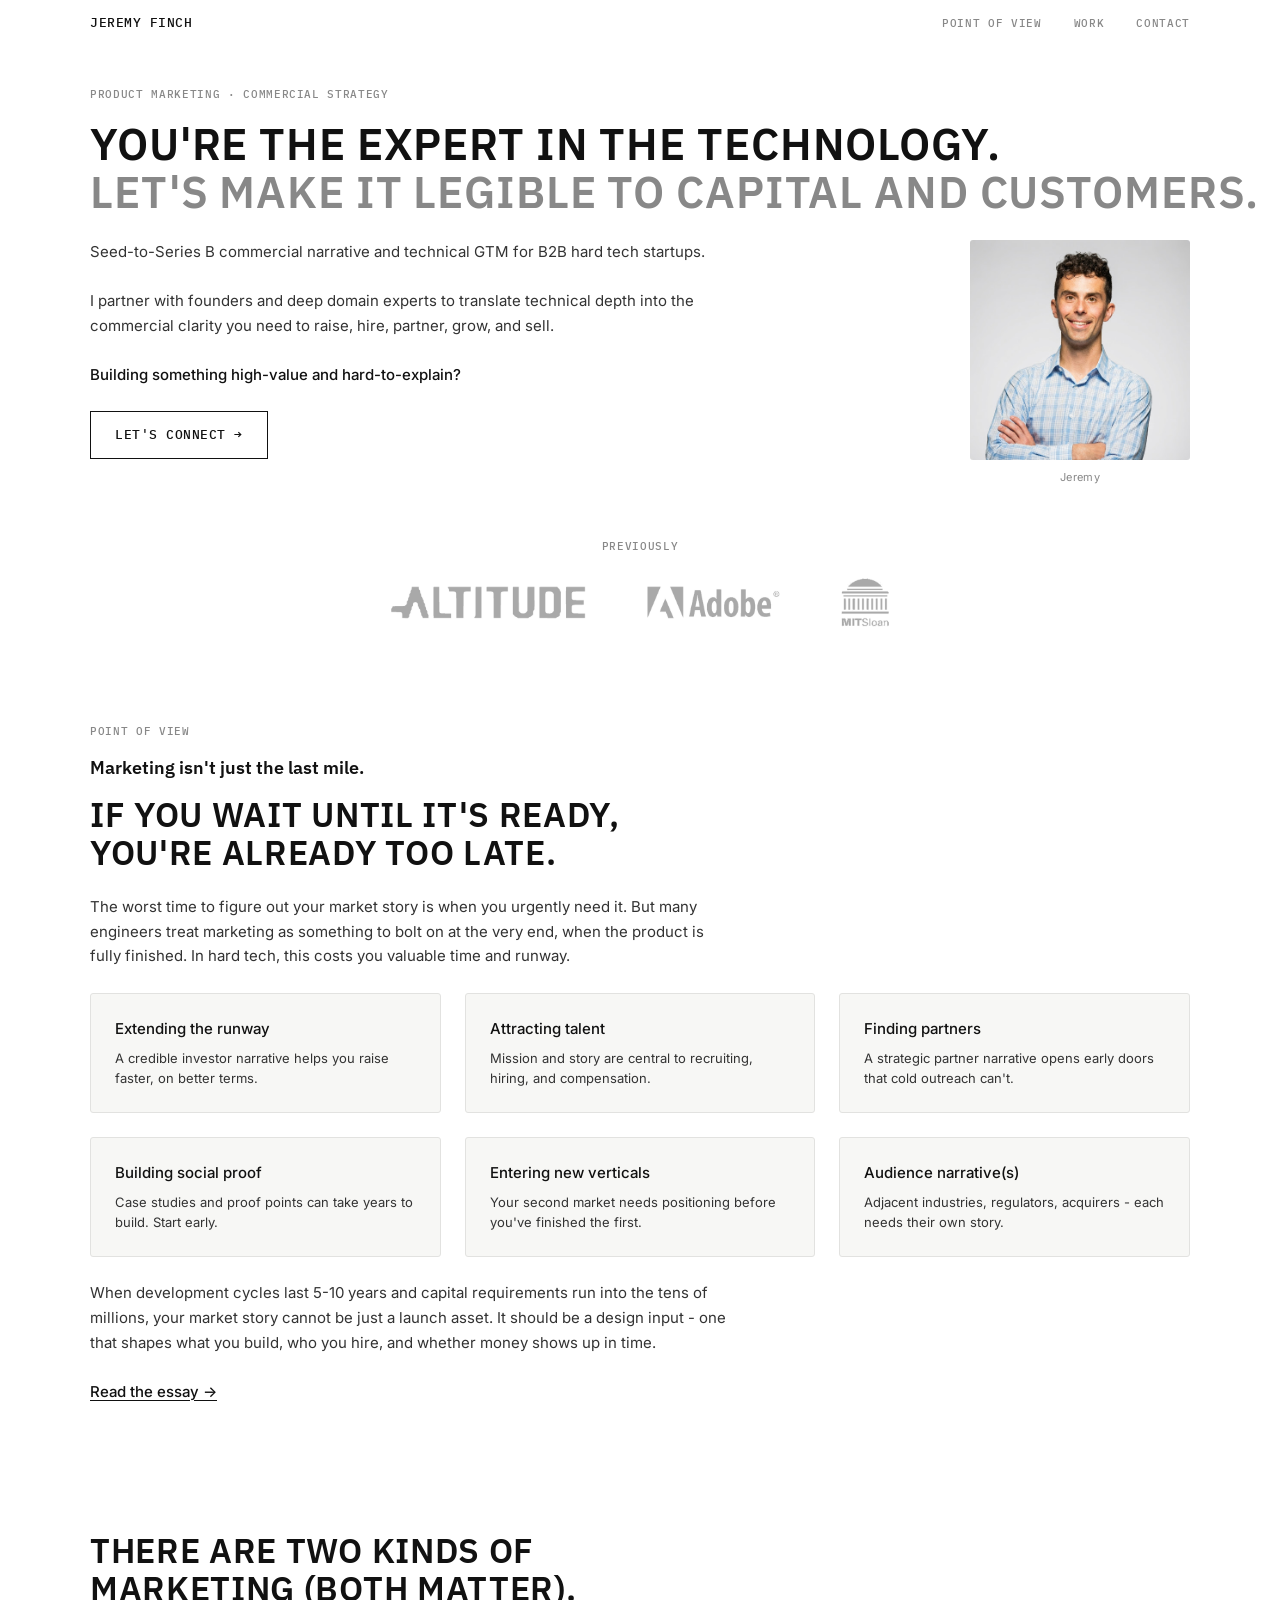
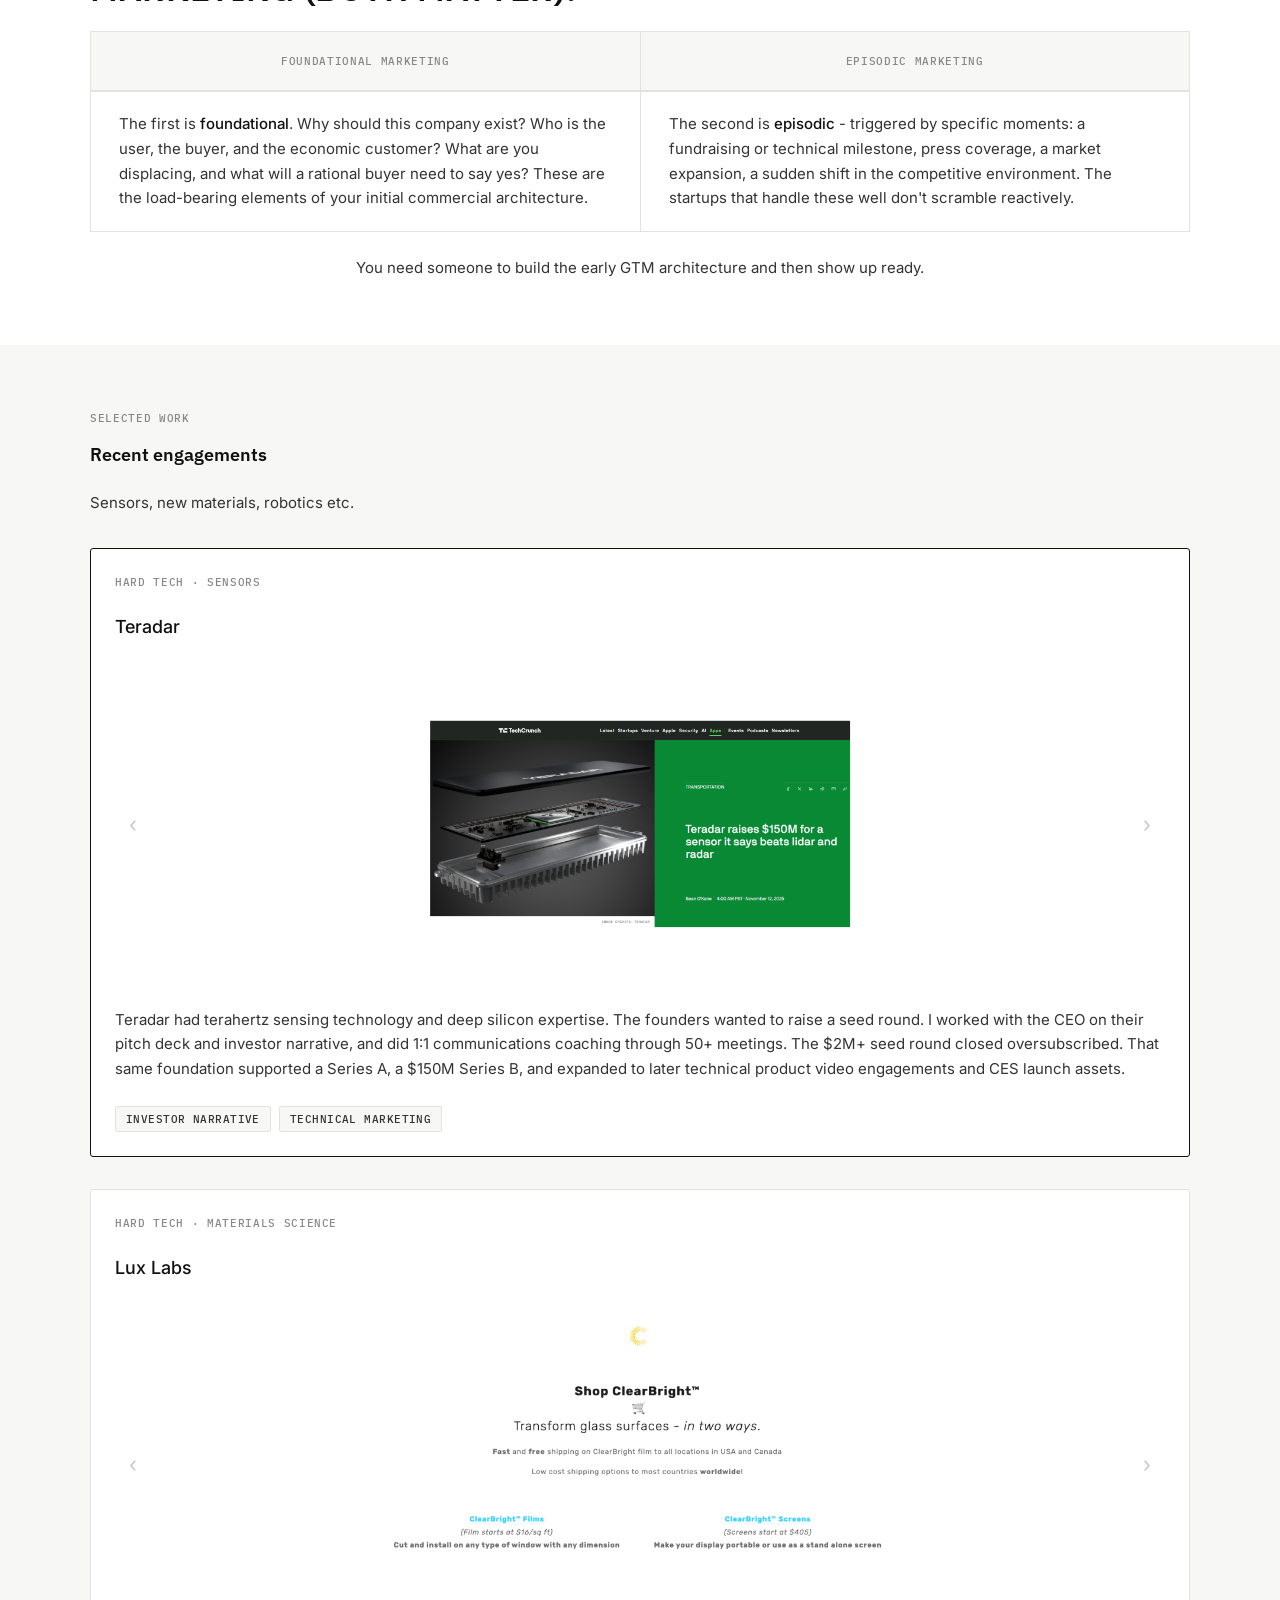
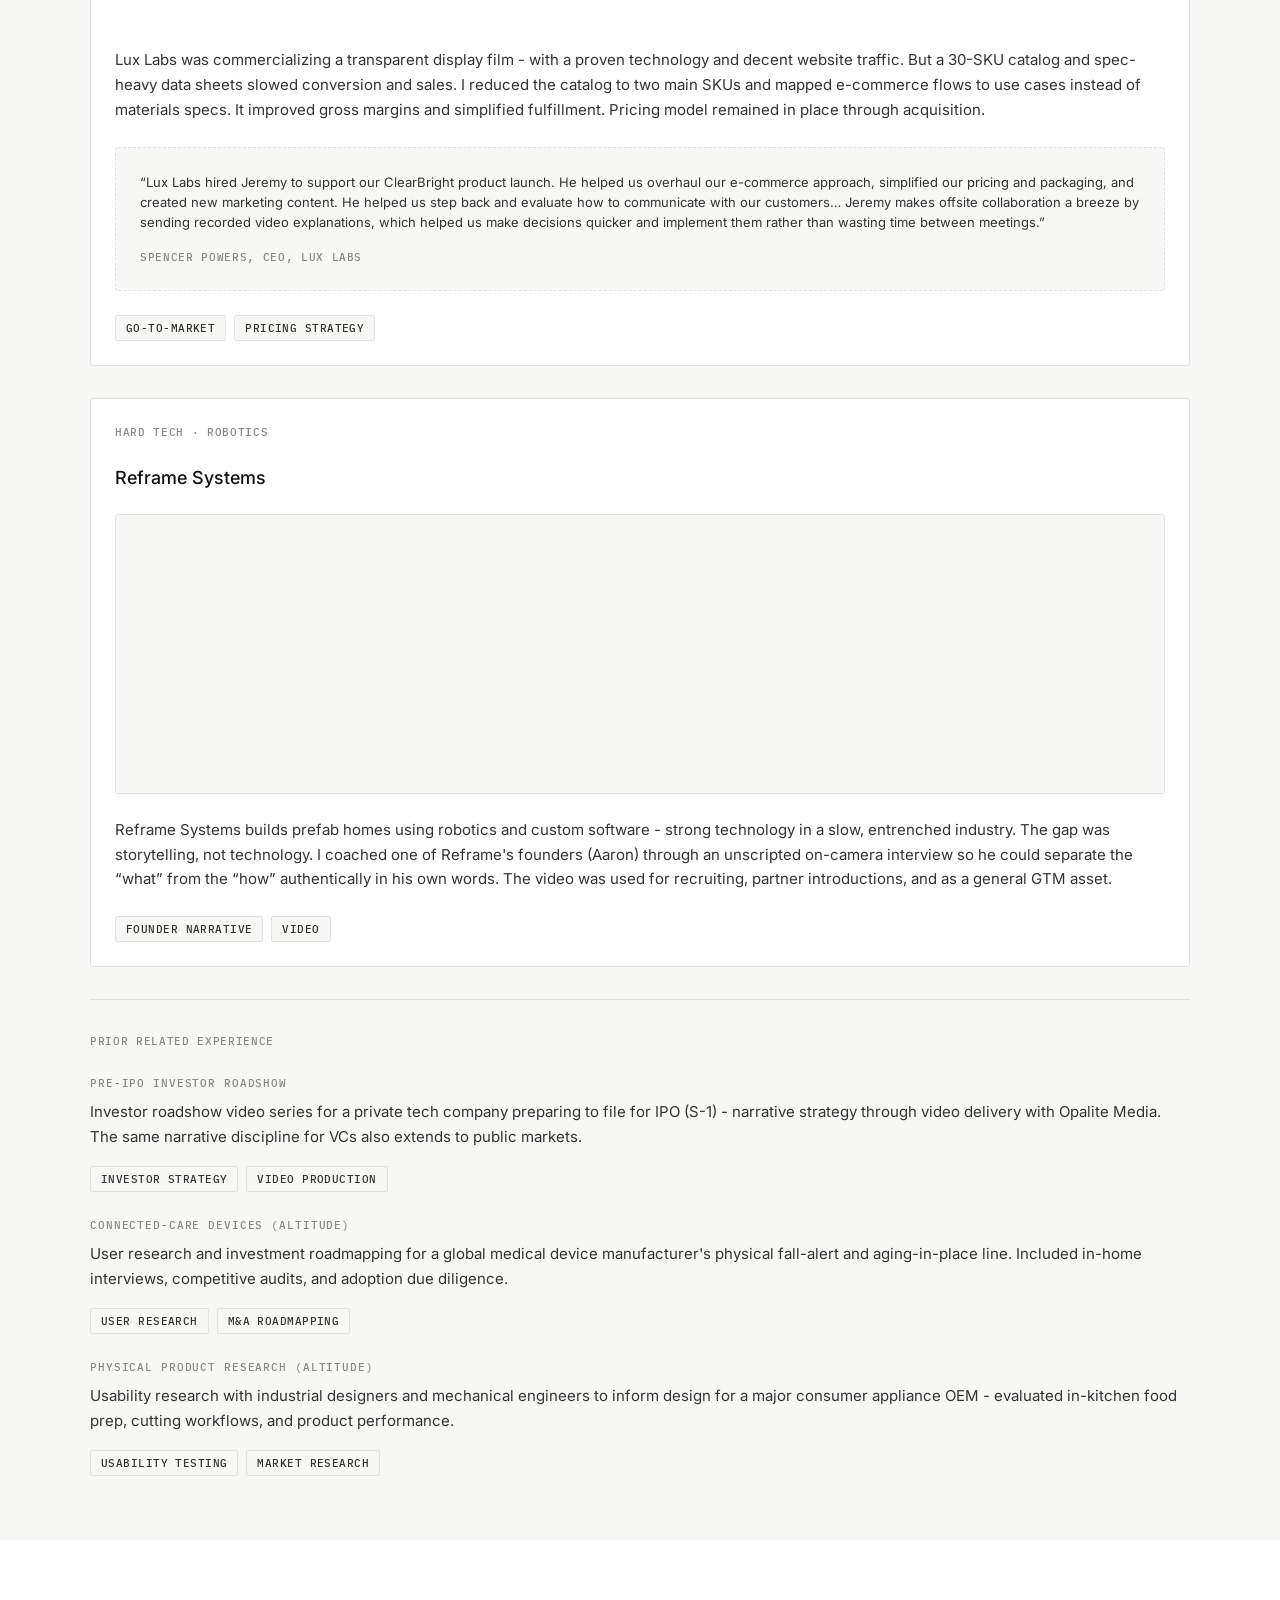
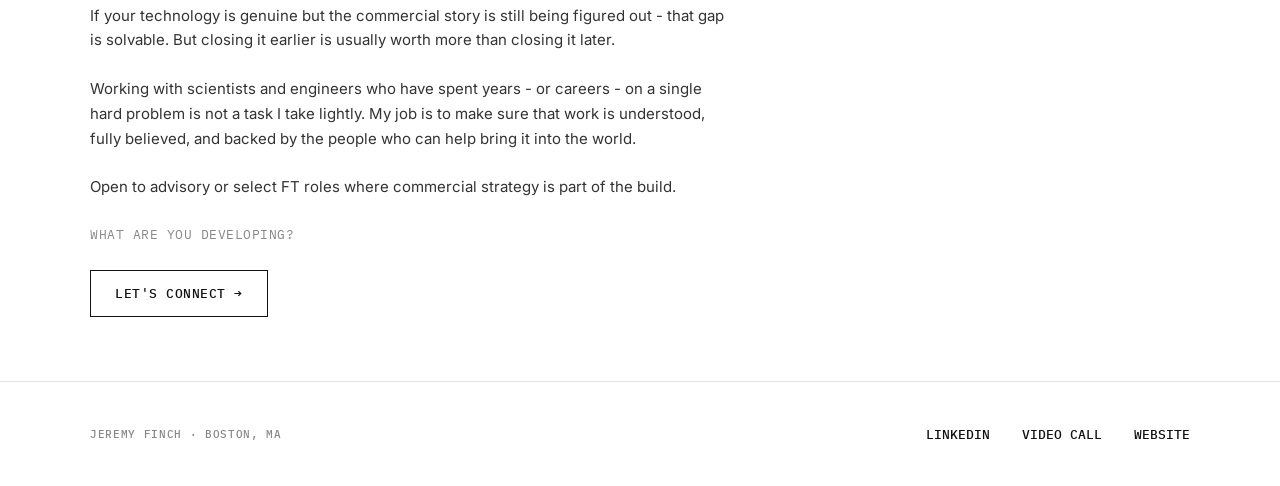
==== commit c3c192bf: "Add case study links, refresh logo strip, and sync V3 copy. Outbound links for Teradar, Lux, Reframe" ====
--- a/index.html
+++ b/index.html
@@ -97,9 +97,9 @@
           <img
             class="logo-bar__img"
             src="img/logos.png"
-            alt="Altitude, Adobe, HubSpot, and MIT Sloan"
-            width="9100"
-            height="1068"
+            alt="Altitude, Adobe, and MIT Sloan"
+            width="3220"
+            height="455"
           >
         </div>
 
@@ -150,7 +150,7 @@
           </article>
 
           <article class="card pov-card">
-            <h3 class="pov-card__title">Crafting the narratives</h3>
+            <h3 class="pov-card__title">Audience narrative(s)</h3>
             <p class="pov-card__text">Adjacent industries, regulators, acquirers - each needs their own story.</p>
           </article>
 
@@ -190,7 +190,7 @@
             <tbody>
               <tr>
                 <td data-label="Foundational marketing">
-                  <p class="two-kinds__cell">The first is <strong>foundational</strong>. Why should this company exist? Who is the user, the buyer, and the economic customer? What are you displacing, and what will a rational buyer need to say yes? These are the initial load-bearing elements of your commercial architecture.</p>
+                  <p class="two-kinds__cell">The first is <strong>foundational</strong>. Why should this company exist? Who is the user, the buyer, and the economic customer? What are you displacing, and what will a rational buyer need to say yes? These are the load-bearing elements of your initial commercial architecture.</p>
                 </td>
                 <td data-label="Episodic marketing">
                   <p class="two-kinds__cell">The second is <strong>episodic</strong> - triggered by specific moments: a fundraising or technical milestone, press coverage, a market expansion, a sudden shift in the competitive environment. The startups that handle these well don't scramble reactively.</p>
@@ -201,7 +201,7 @@
         </div>
 
         <p class="prose two-kinds__closing">
-          You need someone to build the GTM architecture and then show up fully ready.
+          You need someone to build the early GTM architecture and then show up ready.
         </p>
 
       </div>
@@ -272,7 +272,7 @@
                 </div>
               </figure>
 
-              <p class="prose work-featured__body">Teradar had terahertz sensing technology and deep silicon expertise. The founders wanted to raise a seed round. I worked with the CEO on their pitch deck and investor narrative, and did 1:1 communications coaching through 50+ meetings. The $2M+ seed round closed oversubscribed. That same foundation supported a Series A, a $150M Series B, and expanded to later technical product video engagements and CES launch assets.</p>
+              <p class="prose work-featured__body"><a href="https://teradar.com/" target="_blank" rel="noopener noreferrer">Teradar</a> had terahertz sensing technology and deep silicon expertise. The founders wanted to raise a seed round. I worked with the CEO on their pitch deck and investor narrative, and did 1:1 communications coaching through 50+ meetings. The $2M+ seed round closed oversubscribed. That same foundation supported a Series A, a $150M <a href="https://techcrunch.com/2025/11/12/teradar-exits-stealth-with-an-all-weather-sensor-for-autonomy-and-150m-in-funding/" target="_blank" rel="noopener noreferrer">Series B</a>, and expanded to later technical product video engagements and CES launch assets.</p>
 
               <div class="work-featured__pills" aria-label="Services">
                 <span class="pill">Investor narrative</span>
@@ -334,7 +334,7 @@
                 </div>
               </figure>
 
-              <p class="prose work-featured__body">Lux Labs was commercializing a transparent display film - with a proven technology and decent website traffic. But a 30-SKU catalog and spec-heavy data sheets slowed conversion and sales. I reduced the catalog to two main SKUs and mapped e-commerce flows to use cases instead of materials specs. We improved gross margins and simplified fulfillment. Pricing model remained in place through acquisition.</p>
+              <p class="prose work-featured__body">Lux Labs was commercializing a transparent display film - with a <a href="https://www.nature.com/articles/ncomms4152" target="_blank" rel="noopener noreferrer">proven technology</a> and decent website traffic. But a 30-SKU catalog and spec-heavy data sheets slowed conversion and sales. I reduced the catalog to two main SKUs and mapped e-commerce flows to use cases instead of materials specs. It improved gross margins and simplified fulfillment. Pricing model remained in place through acquisition.</p>
 
               <div class="work-featured__quote" aria-label="Client quote">
                 <p class="work-featured__quote-text">&ldquo;Lux Labs hired Jeremy to support our ClearBright product launch. He helped us overhaul our e-commerce approach, simplified our pricing and packaging, and created new marketing content. He helped us step back and evaluate how to communicate with our customers&hellip; Jeremy makes offsite collaboration a breeze by sending recorded video explanations, which helped us make decisions quicker and implement them rather than wasting time between meetings.&rdquo;</p>
@@ -367,7 +367,7 @@
                 </div>
               </figure>
 
-              <p class="prose work-featured__body">Reframe Systems builds prefab homes using robotics and custom software - strong technology in a slow, entrenched industry. The gap was storytelling, not technology. I coached one of Reframe's founders (Aaron) through an unscripted on-camera interview so he could separate the &ldquo;what&rdquo; from the &ldquo;how&rdquo; authentically in his own words. The video was used for recruiting, partner introductions, and as a general GTM asset.</p>
+              <p class="prose work-featured__body"><a href="https://www.reframe.systems/" target="_blank" rel="noopener noreferrer">Reframe Systems</a> builds prefab homes using robotics and custom software - strong technology in a slow, entrenched industry. The gap was storytelling, not technology. I coached one of Reframe's founders (Aaron) through an unscripted on-camera interview so he could separate the &ldquo;what&rdquo; from the &ldquo;how&rdquo; authentically in his own words. The video was used for recruiting, partner introductions, and as a general GTM asset.</p>
 
               <div class="work-featured__pills" aria-label="Services">
                 <span class="pill">Founder narrative</span>
@@ -379,18 +379,18 @@
         </div>
 
         <div class="work-additional" aria-label="Prior related experience">
-          <h3 class="work-additional__heading eyebrow">Prior related experience</h3>
+          <h3 class="work-additional__heading eyebrow">Prior <a href="https://portfolio.jeremyafinch.com/" target="_blank" rel="noopener noreferrer">related experience</a></h3>
           <ul class="work-additional__list">
             <li class="work-additional__item">
               <span class="work-additional__tag">Pre-IPO investor roadshow</span>
-              <p class="work-additional__text">Investor roadshow video series for a private tech company preparing to file for IPO (S-1) - narrative strategy through video delivery with Opalite Media. The same narrative discipline for VCs also extends to public markets.</p>
+              <p class="work-additional__text">Investor roadshow video series for a private tech company preparing to file for IPO (S-1) - narrative strategy through video delivery with <a href="https://portfolio.jeremyafinch.com/#video" target="_blank" rel="noopener noreferrer">Opalite Media</a>. The same narrative discipline for VCs also extends to public markets.</p>
               <div class="work-featured__pills" aria-label="Services">
                 <span class="pill">Investor strategy</span>
                 <span class="pill">Video production</span>
               </div>
             </li>
             <li class="work-additional__item">
-              <span class="work-additional__tag">Connected-care devices (Altitude)</span>
+              <span class="work-additional__tag">Connected-care devices (<a href="https://portfolio.jeremyafinch.com/#altitude" target="_blank" rel="noopener noreferrer">Altitude</a>)</span>
               <p class="work-additional__text">User research and investment roadmapping for a global medical device manufacturer's physical fall-alert and aging-in-place line. Included in-home interviews, competitive audits, and adoption due diligence.</p>
               <div class="work-featured__pills" aria-label="Services">
                 <span class="pill">User research</span>
@@ -398,7 +398,7 @@
               </div>
             </li>
             <li class="work-additional__item">
-              <span class="work-additional__tag">Physical product research (Altitude)</span>
+              <span class="work-additional__tag">Physical product research (<a href="https://portfolio.jeremyafinch.com/#altitude" target="_blank" rel="noopener noreferrer">Altitude</a>)</span>
               <p class="work-additional__text">Usability research with industrial designers and mechanical engineers to inform design for a major consumer appliance OEM - evaluated in-kitchen food prep, cutting workflows, and product performance.</p>
               <div class="work-featured__pills" aria-label="Services">
                 <span class="pill">Usability testing</span>
--- a/styles.css
+++ b/styles.css
@@ -687,12 +687,11 @@
 
 .logo-bar__img {
   display: block;
-  width: 100%;
-  max-width: 600px;
+  width: min(100%, 560px);
   height: auto;
-  aspect-ratio: 9100 / 1068;
+  aspect-ratio: 3220 / 455;
   object-fit: contain;
-  object-position: left center;
+  object-position: center center;
   filter: grayscale(100%);
   opacity: 0.4;
 }
@@ -1000,8 +999,8 @@
   }
 
   .logo-bar__img {
+    width: min(100%, 560px);
     max-width: 100%;
-    width: 100%;
     height: auto;
     max-height: none;
   }
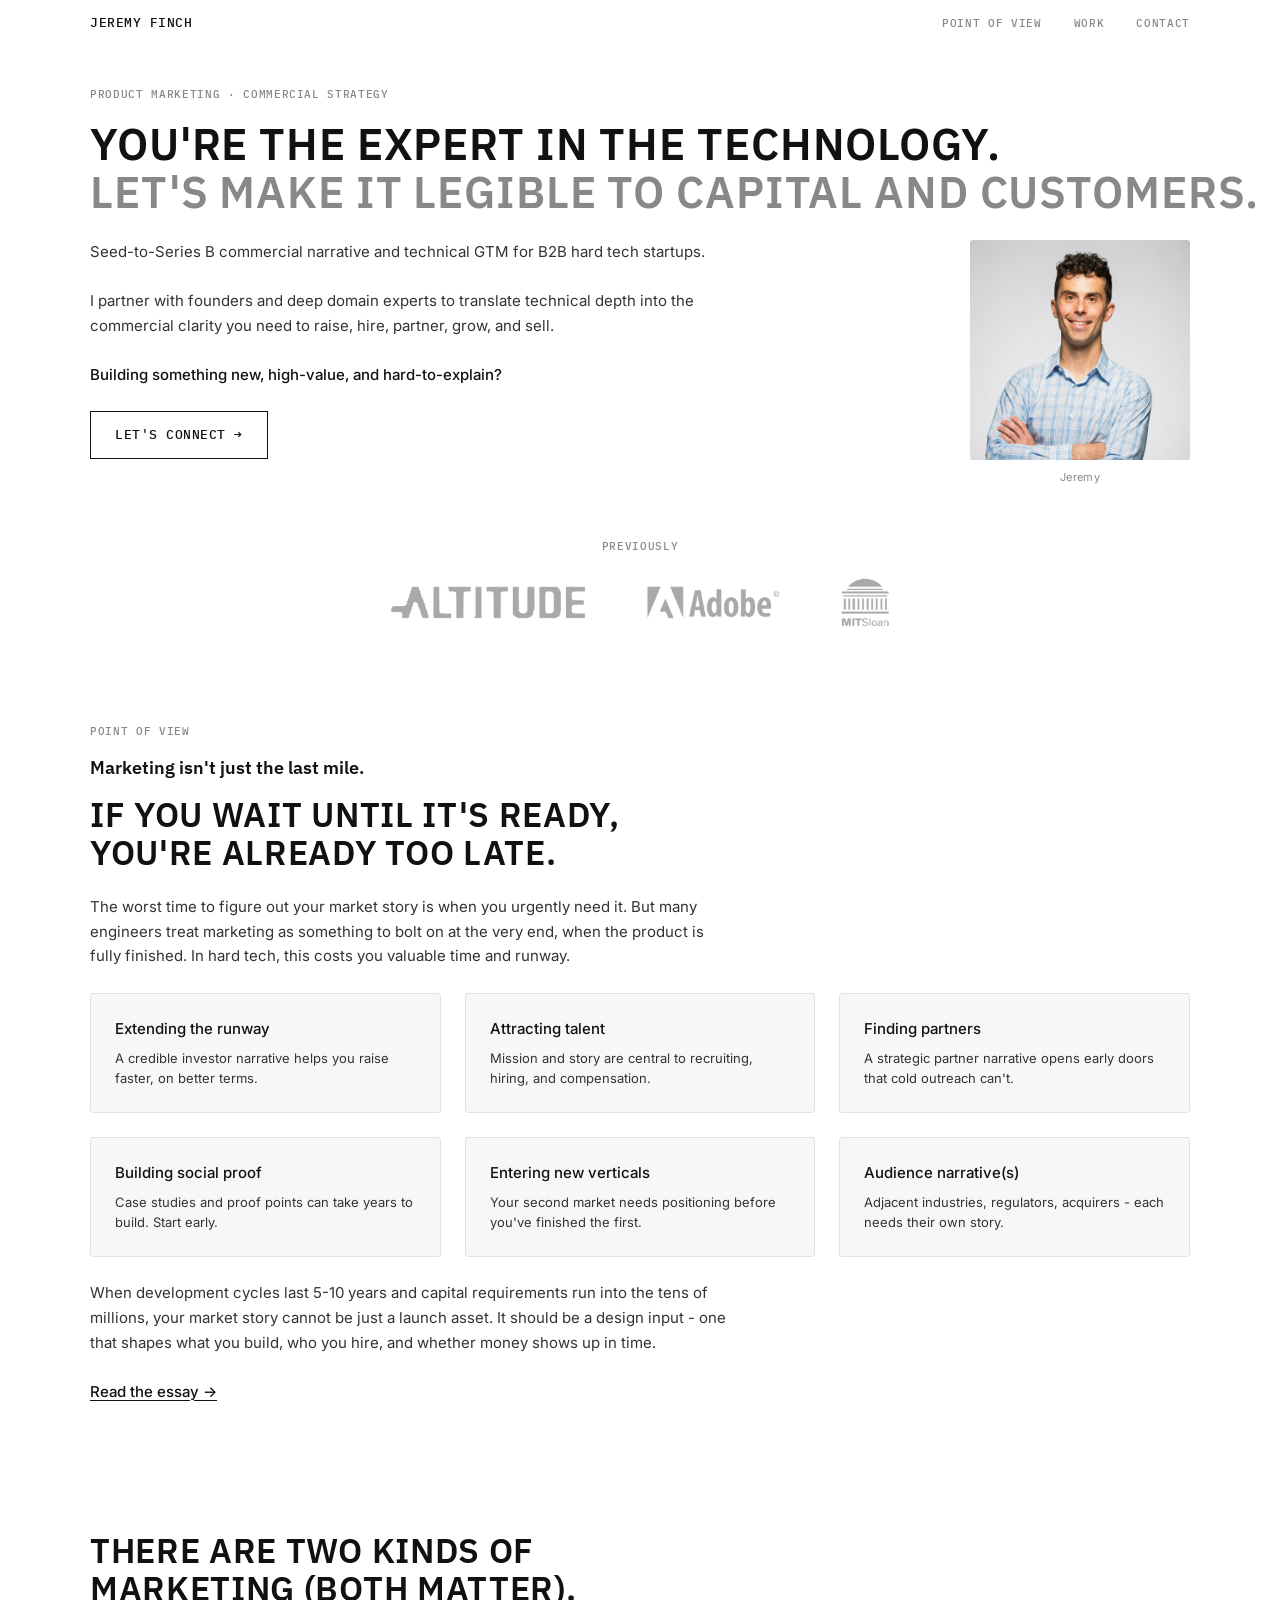
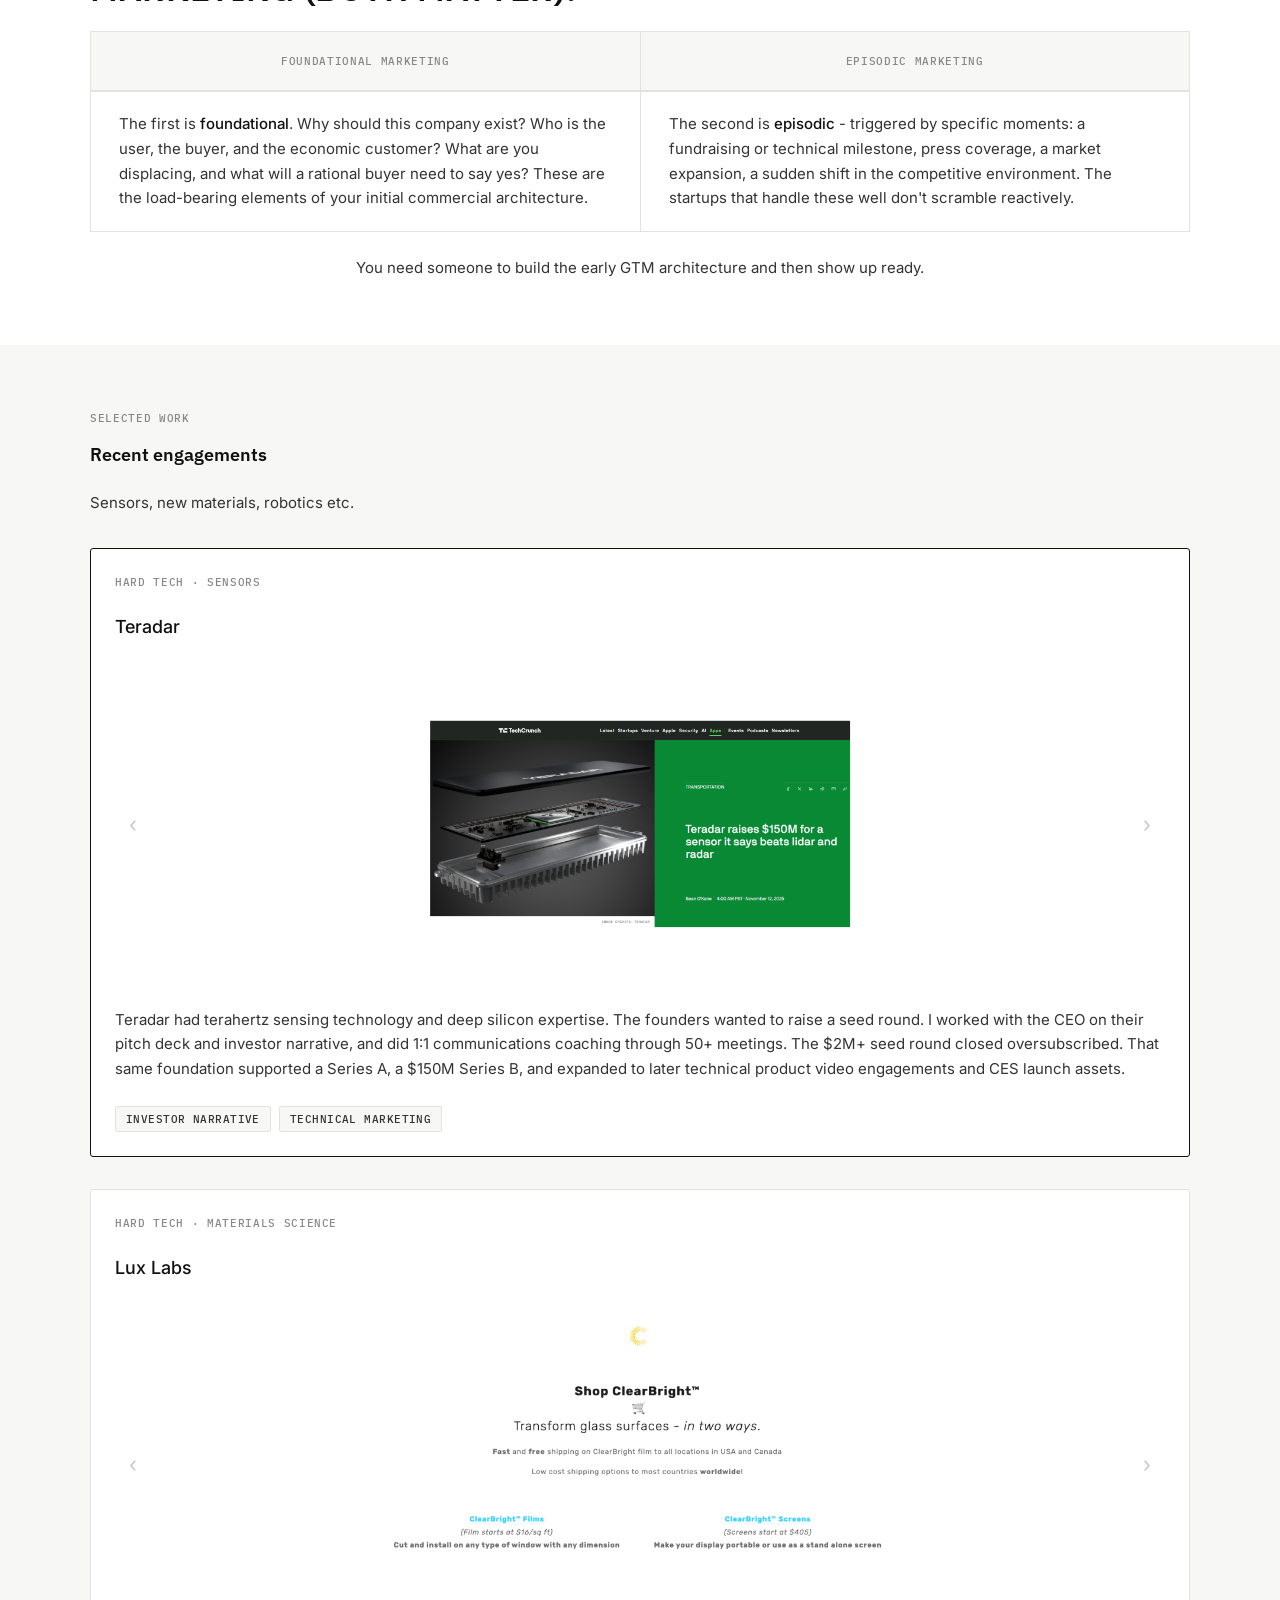
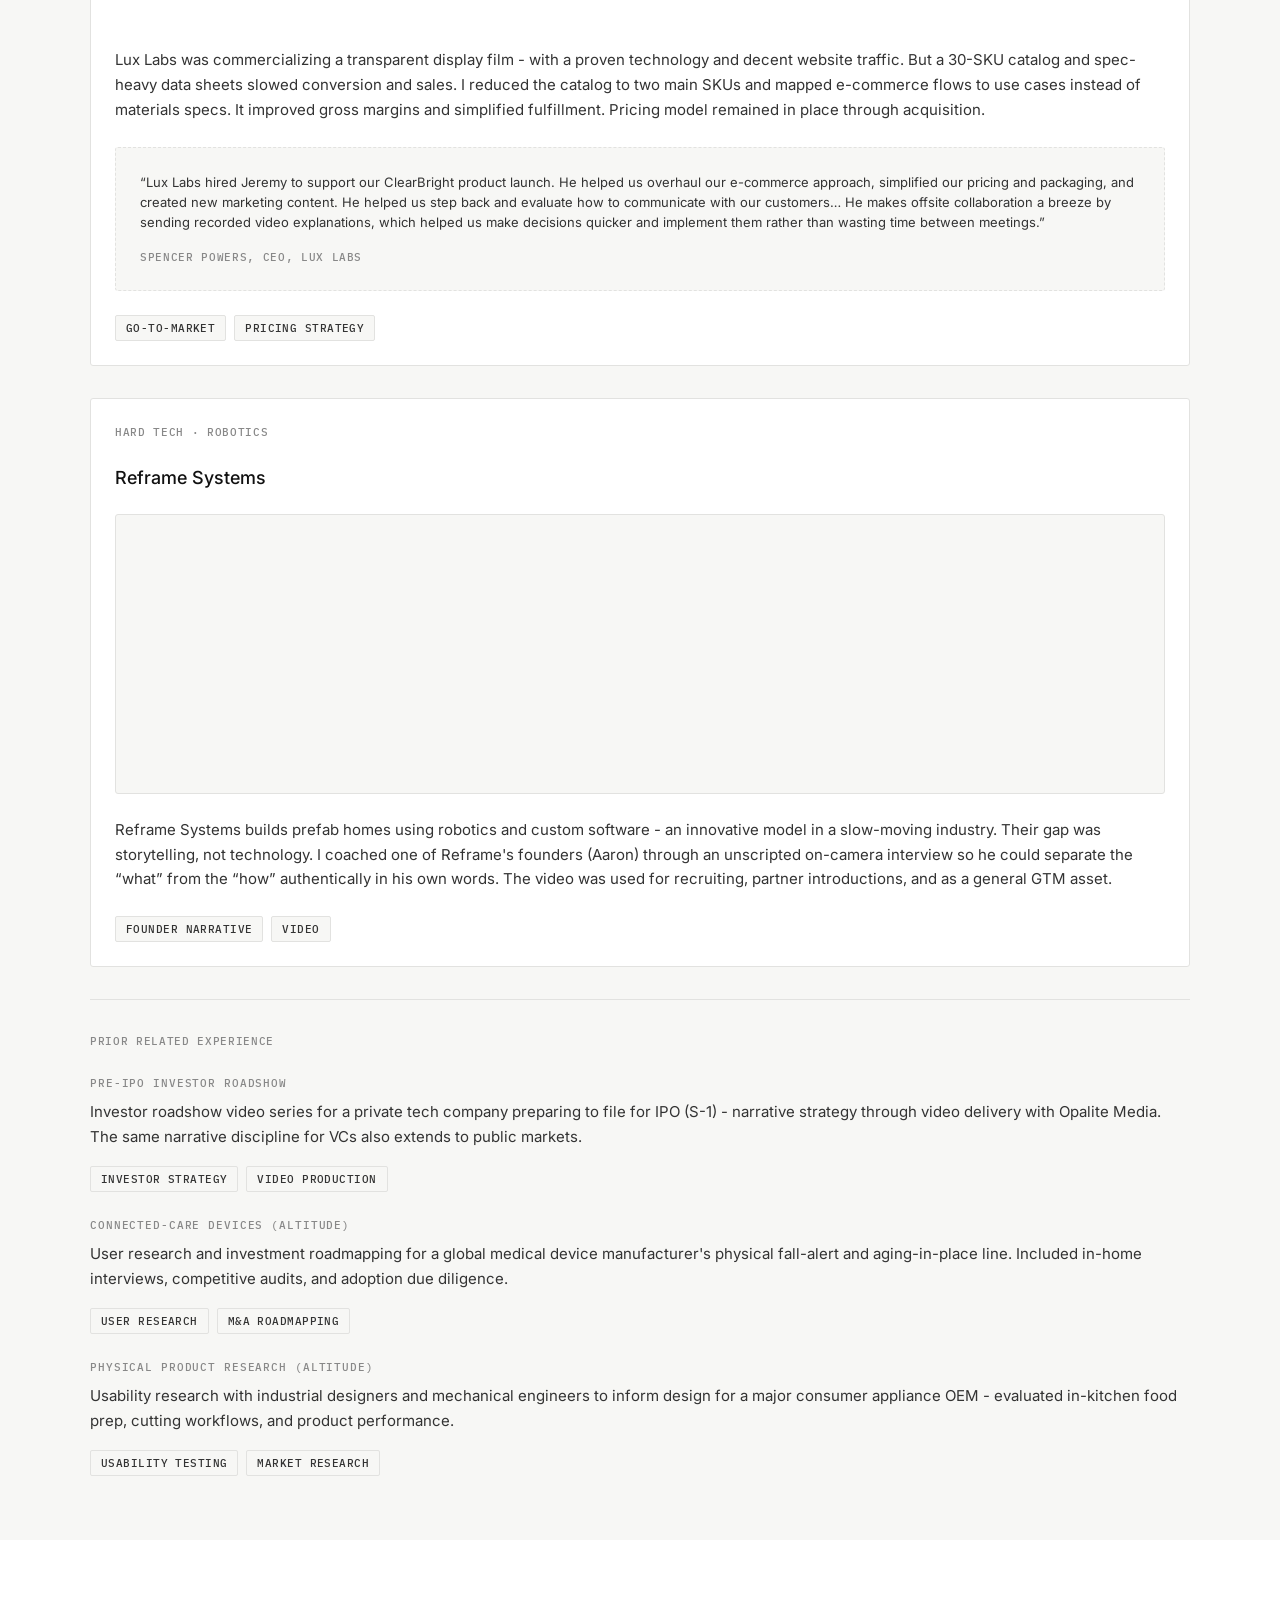
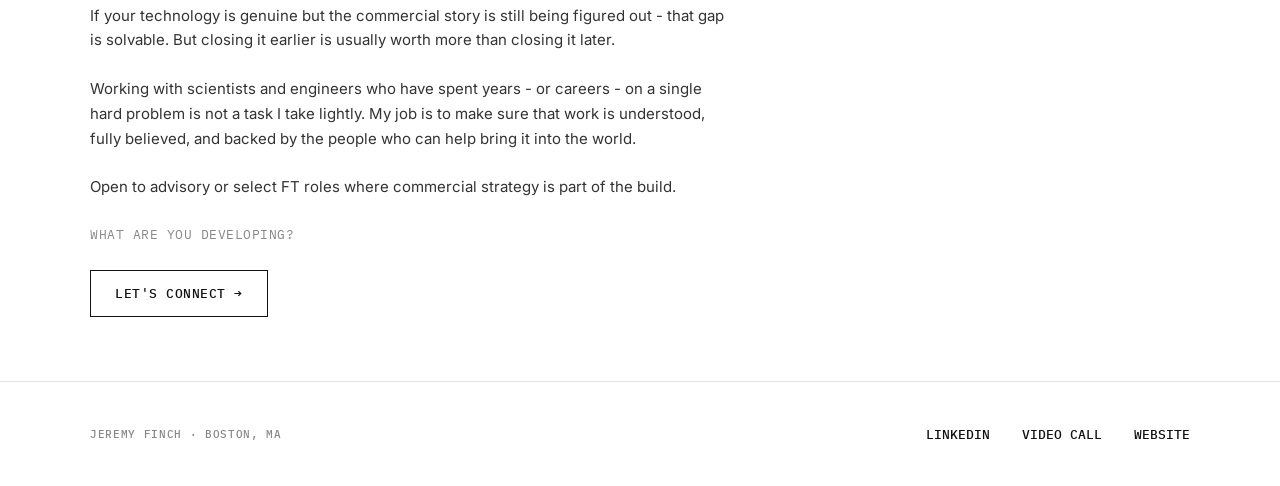
==== commit 0d6eab48: "Sync index.html with COPY-v3: hero, Lux quote, Reframe body. Co-authored-by: Cursor <cursoragent@cur" ====
--- a/index.html
+++ b/index.html
@@ -64,7 +64,7 @@
             <div class="hero__pitch">
               <p class="prose">Seed-to-Series B commercial narrative and technical GTM for B2B hard tech startups.</p>
               <p class="prose">I partner with founders and deep domain experts to translate technical depth into the commercial clarity you need to raise, hire, partner, grow, and sell.</p>
-              <p class="prose hero__focus">Building something high-value and hard-to-explain?</p>
+              <p class="prose hero__focus">Building something new, high-value, and hard-to-explain?</p>
             </div>
 
             <p class="hero__cta-wrap">
@@ -337,7 +337,7 @@
               <p class="prose work-featured__body">Lux Labs was commercializing a transparent display film - with a <a href="https://www.nature.com/articles/ncomms4152" target="_blank" rel="noopener noreferrer">proven technology</a> and decent website traffic. But a 30-SKU catalog and spec-heavy data sheets slowed conversion and sales. I reduced the catalog to two main SKUs and mapped e-commerce flows to use cases instead of materials specs. It improved gross margins and simplified fulfillment. Pricing model remained in place through acquisition.</p>
 
               <div class="work-featured__quote" aria-label="Client quote">
-                <p class="work-featured__quote-text">&ldquo;Lux Labs hired Jeremy to support our ClearBright product launch. He helped us overhaul our e-commerce approach, simplified our pricing and packaging, and created new marketing content. He helped us step back and evaluate how to communicate with our customers&hellip; Jeremy makes offsite collaboration a breeze by sending recorded video explanations, which helped us make decisions quicker and implement them rather than wasting time between meetings.&rdquo;</p>
+                <p class="work-featured__quote-text">&ldquo;Lux Labs hired Jeremy to support our ClearBright product launch. He helped us overhaul our e-commerce approach, simplified our pricing and packaging, and created new marketing content. He helped us step back and evaluate how to communicate with our customers&hellip; He makes offsite collaboration a breeze by sending recorded video explanations, which helped us make decisions quicker and implement them rather than wasting time between meetings.&rdquo;</p>
                 <p class="work-featured__quote-meta">Spencer Powers, CEO, Lux Labs</p>
               </div>
 
@@ -367,7 +367,7 @@
                 </div>
               </figure>
 
-              <p class="prose work-featured__body"><a href="https://www.reframe.systems/" target="_blank" rel="noopener noreferrer">Reframe Systems</a> builds prefab homes using robotics and custom software - strong technology in a slow, entrenched industry. The gap was storytelling, not technology. I coached one of Reframe's founders (Aaron) through an unscripted on-camera interview so he could separate the &ldquo;what&rdquo; from the &ldquo;how&rdquo; authentically in his own words. The video was used for recruiting, partner introductions, and as a general GTM asset.</p>
+              <p class="prose work-featured__body"><a href="https://www.reframe.systems/" target="_blank" rel="noopener noreferrer">Reframe Systems</a> builds prefab homes using robotics and custom software - an innovative model in a slow-moving industry. Their gap was storytelling, not technology. I coached one of Reframe's founders (Aaron) through an unscripted on-camera interview so he could separate the &ldquo;what&rdquo; from the &ldquo;how&rdquo; authentically in his own words. The video was used for recruiting, partner introductions, and as a general GTM asset.</p>
 
               <div class="work-featured__pills" aria-label="Services">
                 <span class="pill">Founder narrative</span>
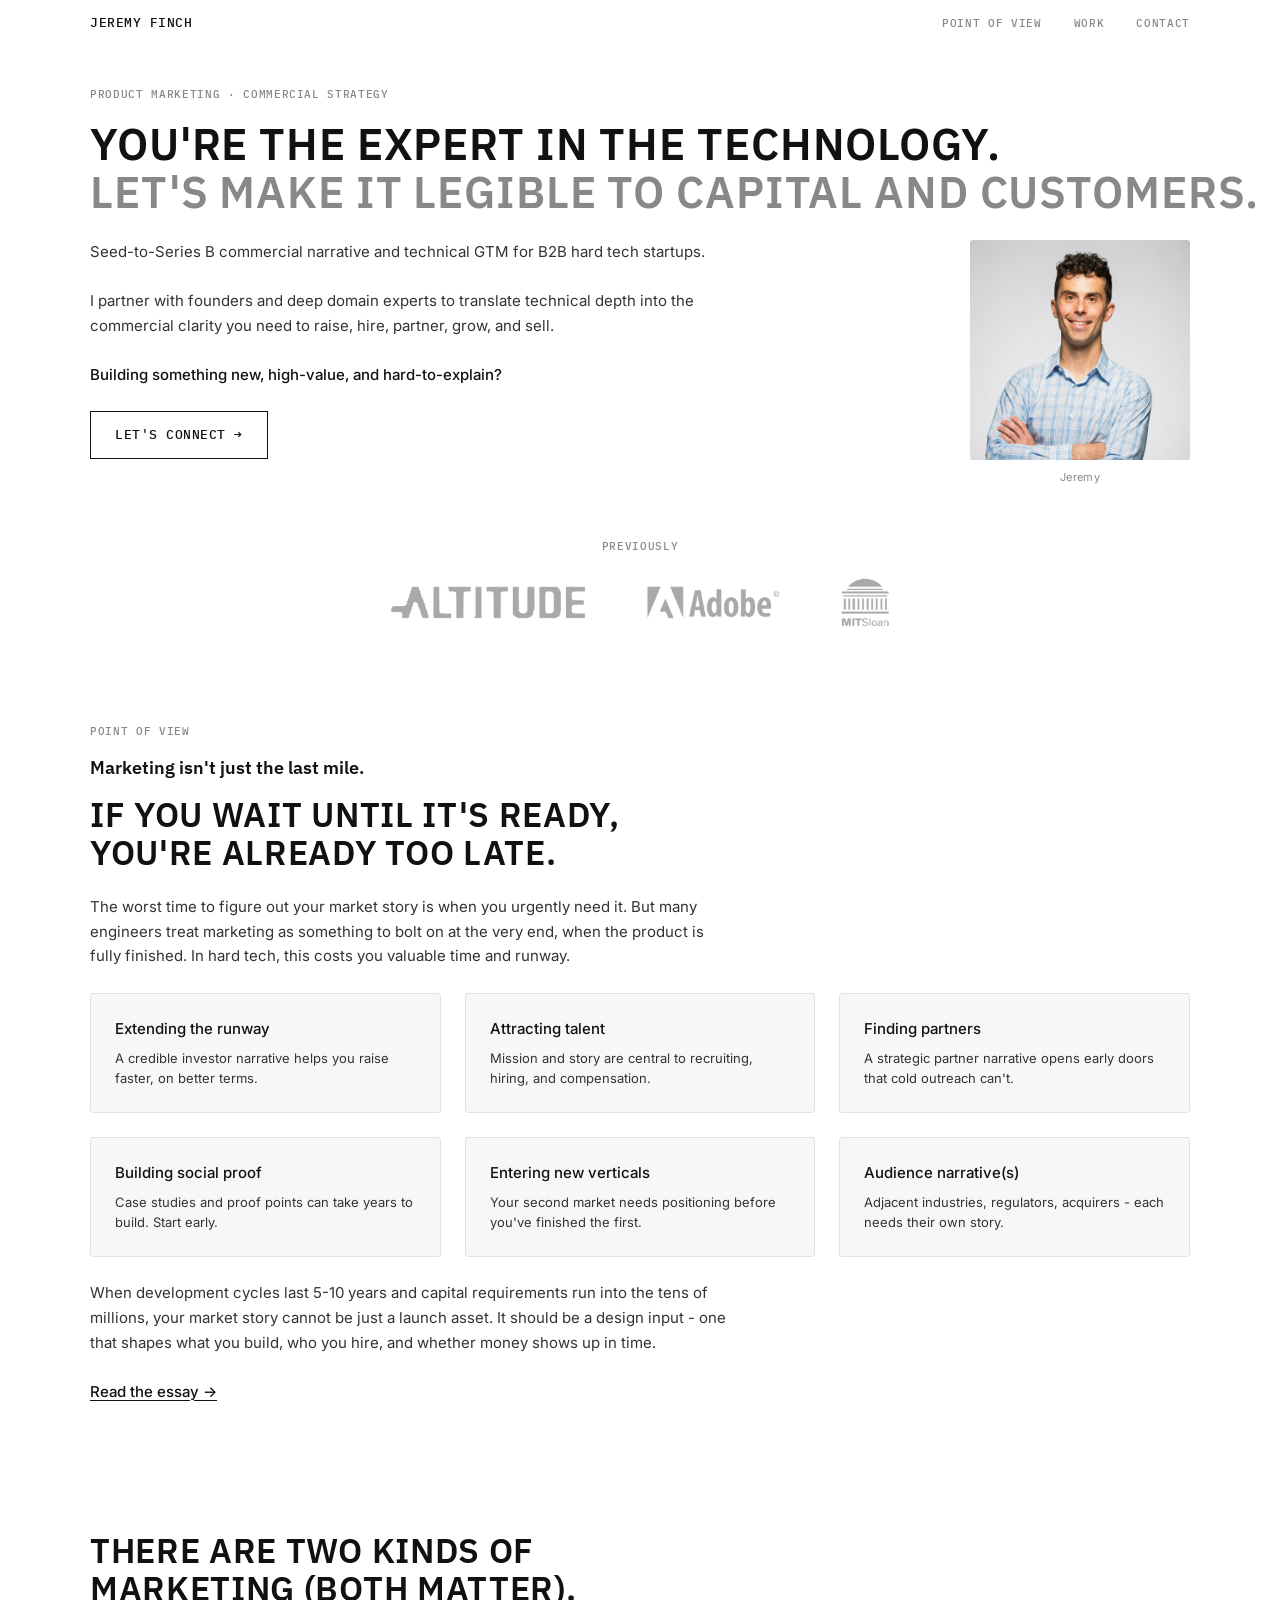
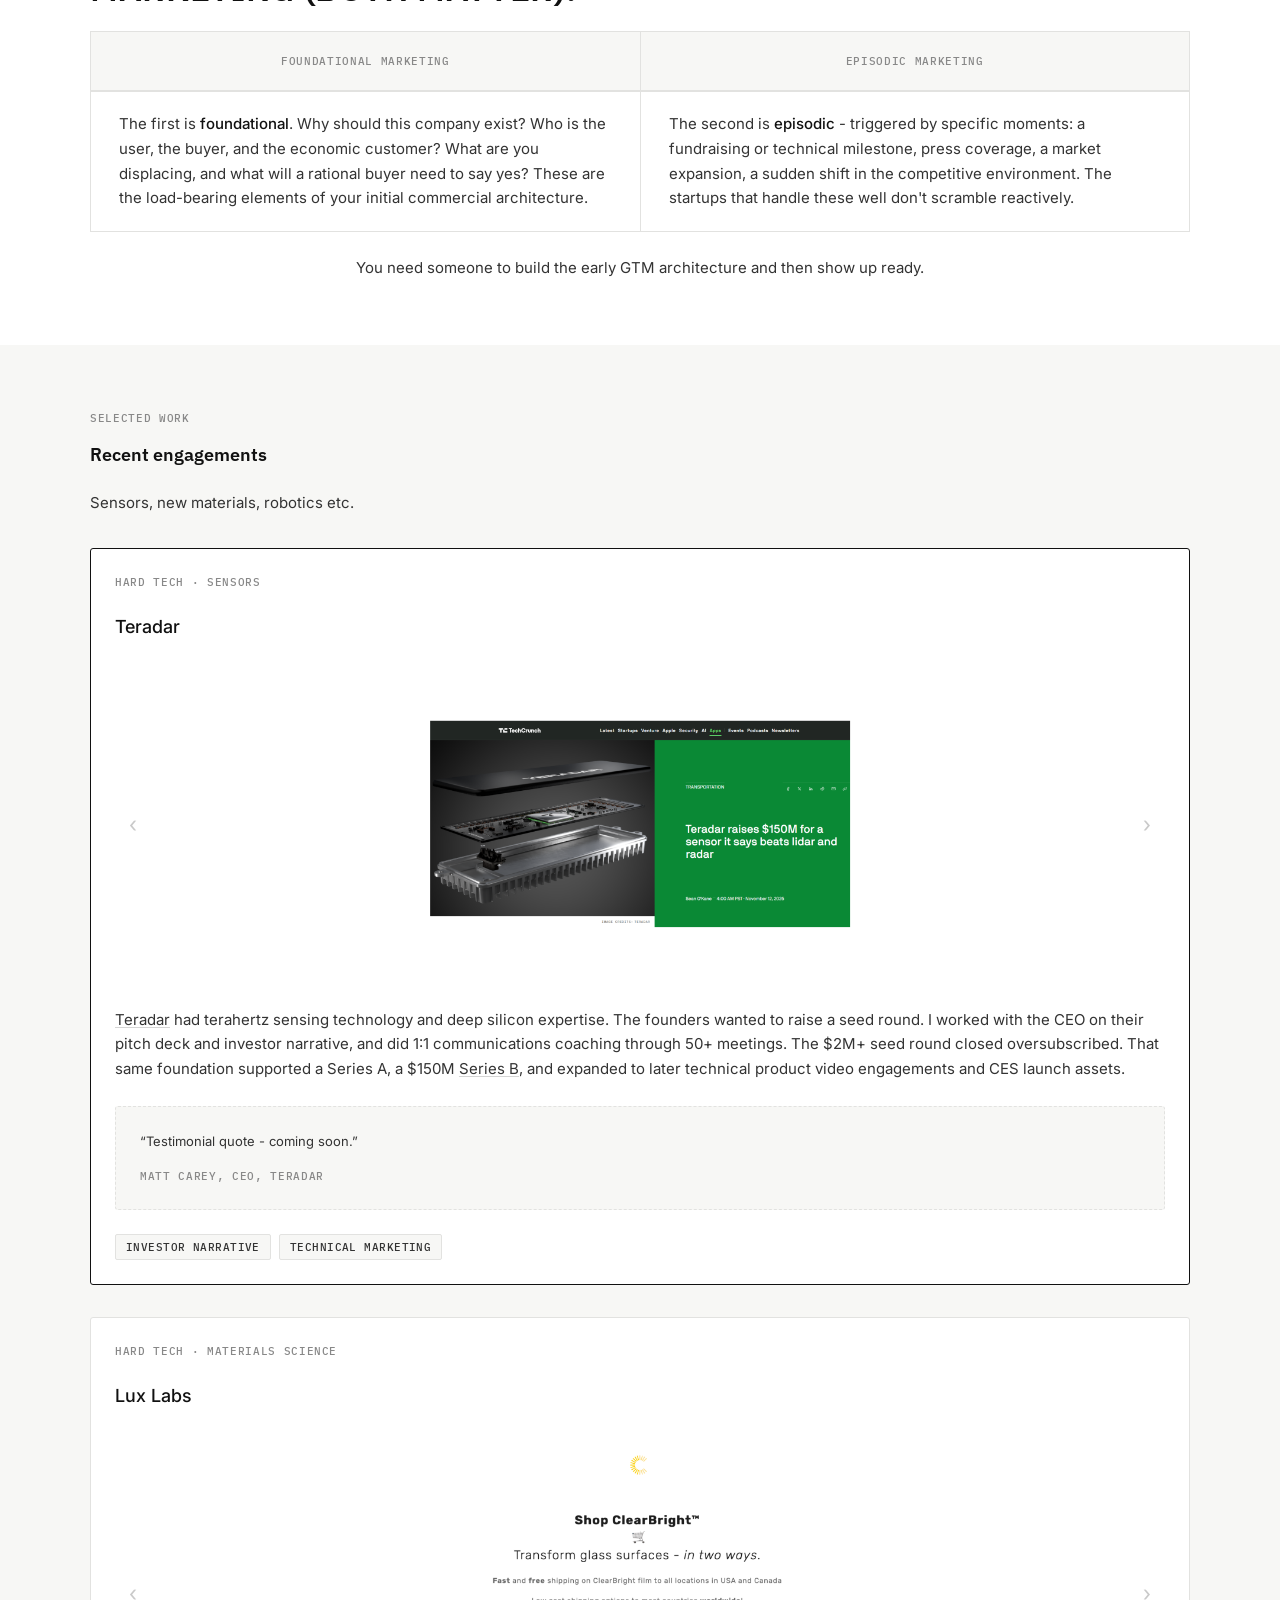
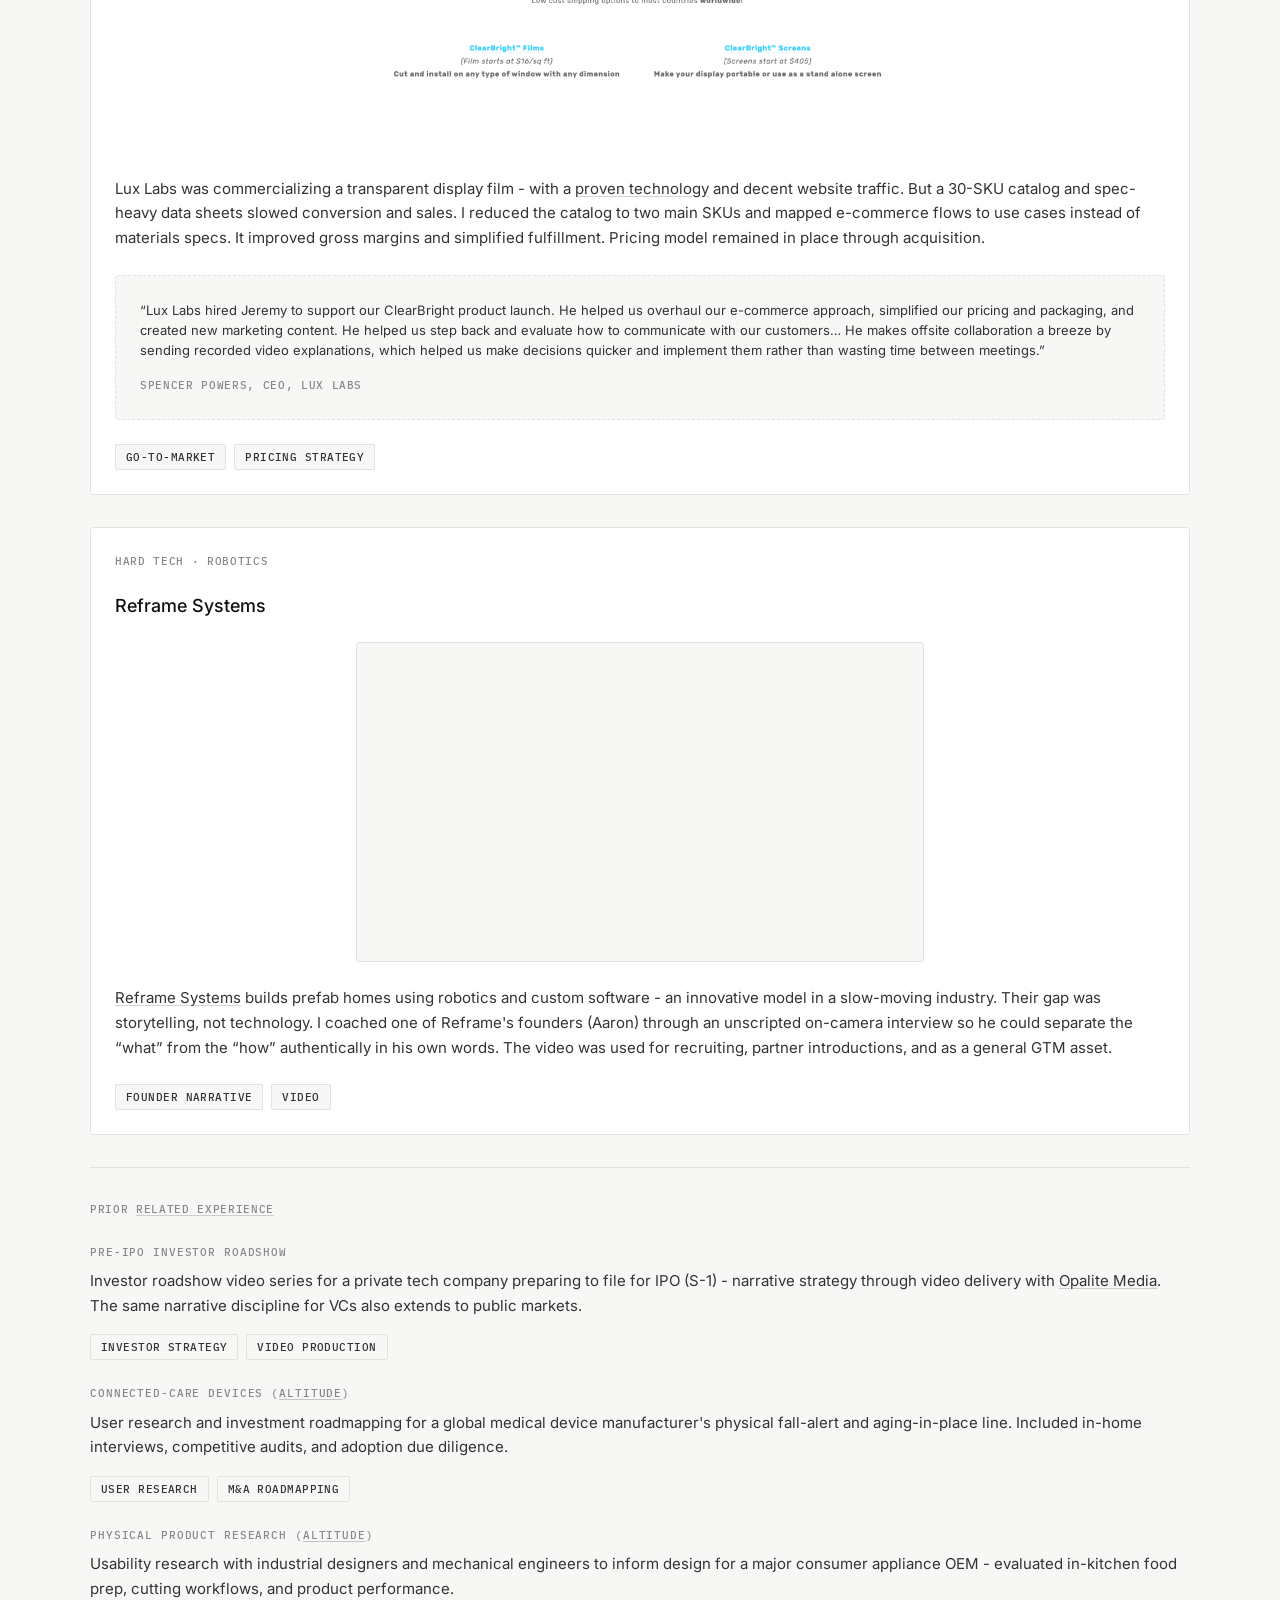
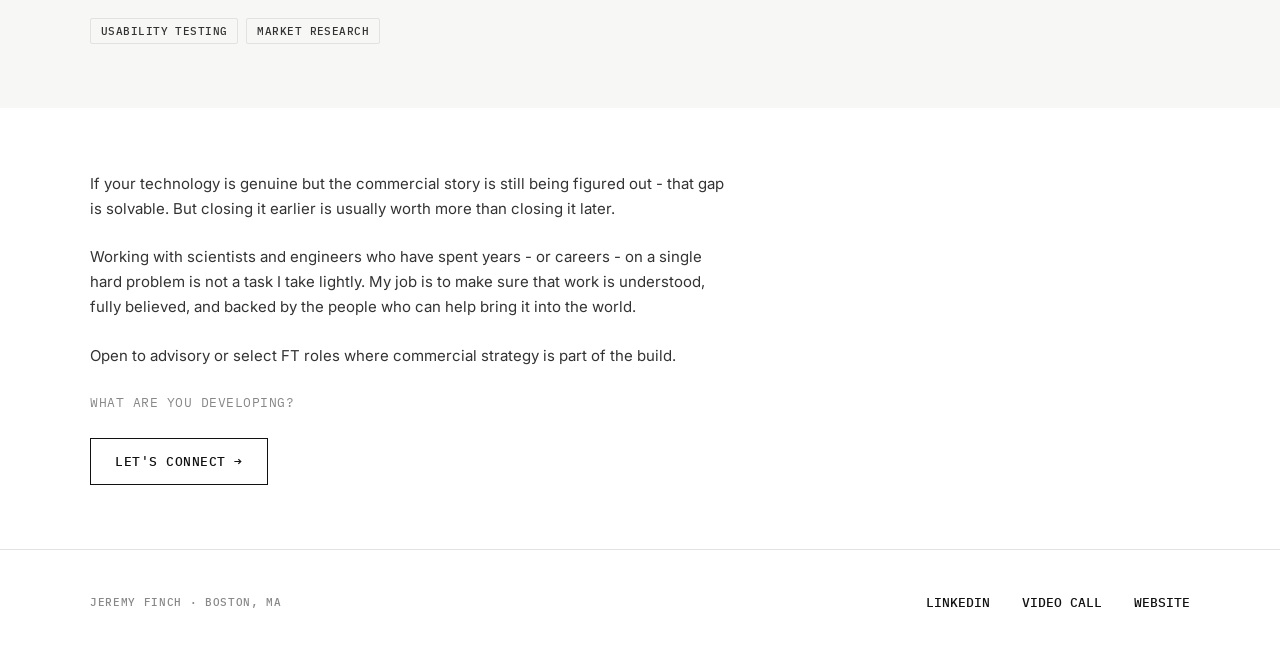
==== commit e41fe07f: "Fix Reframe video embed, refine inline links, add Teradar quote placeholder. Subtle default underlin" ====
--- a/index.html
+++ b/index.html
@@ -274,6 +274,11 @@
 
               <p class="prose work-featured__body"><a href="https://teradar.com/" target="_blank" rel="noopener noreferrer">Teradar</a> had terahertz sensing technology and deep silicon expertise. The founders wanted to raise a seed round. I worked with the CEO on their pitch deck and investor narrative, and did 1:1 communications coaching through 50+ meetings. The $2M+ seed round closed oversubscribed. That same foundation supported a Series A, a $150M <a href="https://techcrunch.com/2025/11/12/teradar-exits-stealth-with-an-all-weather-sensor-for-autonomy-and-150m-in-funding/" target="_blank" rel="noopener noreferrer">Series B</a>, and expanded to later technical product video engagements and CES launch assets.</p>
 
+              <div class="work-featured__quote" aria-label="Client quote">
+                <p class="work-featured__quote-text">&ldquo;Testimonial quote - coming soon.&rdquo;</p>
+                <p class="work-featured__quote-meta">Matt Carey, CEO, Teradar</p>
+              </div>
+
               <div class="work-featured__pills" aria-label="Services">
                 <span class="pill">Investor narrative</span>
                 <span class="pill">Technical marketing</span>
--- a/styles.css
+++ b/styles.css
@@ -1231,6 +1231,42 @@
   max-width: none;
 }
 
+.page-v2 .prose a:not(.cta):not(.pov__link),
+.page-v2 .work-additional__text a,
+.page-v2 .work-additional__tag a,
+.page-v2 .work-additional__heading a {
+  color: inherit;
+  text-decoration: underline;
+  text-decoration-color: rgba(17, 17, 17, 0.18);
+  text-underline-offset: 0.15em;
+  text-decoration-thickness: 1px;
+  transition: color 0.15s ease, text-decoration-color 0.15s ease, text-decoration-thickness 0.15s ease;
+}
+
+.page-v2 .prose a:not(.cta):not(.pov__link):hover,
+.page-v2 .work-additional__text a:hover,
+.page-v2 .work-additional__tag a:hover,
+.page-v2 .work-additional__heading a:hover {
+  color: var(--color-text-primary);
+  text-decoration-color: var(--color-text-primary);
+  text-decoration-thickness: 1.5px;
+}
+
+.page-v2 .work-additional__tag a,
+.page-v2 .work-additional__heading a {
+  color: inherit;
+}
+
+.page-v2 .work-additional__tag a {
+  text-decoration-color: rgba(136, 136, 136, 0.45);
+}
+
+.page-v2 .work-additional__tag a:hover,
+.page-v2 .work-additional__heading a:hover {
+  color: var(--color-text-primary);
+  text-decoration-color: var(--color-text-primary);
+}
+
 .page-v2 .work-featured__quote--placeholder .work-featured__quote-text {
   color: var(--color-text-muted);
 }
@@ -1350,12 +1386,22 @@
   .page-v2 .work-carousel__chevron {
     font-size: 20px;
   }
+
+  .page-v2 .work-featured__visual--video .work-inline-video {
+    width: min(100%, calc(min(240px, 56vw) * 16 / 9));
+  }
+}
+
+.page-v2 .work-featured__visual--video {
+  display: flex;
+  justify-content: center;
 }
 
 .page-v2 .work-featured__visual--video .work-inline-video {
-  width: 100%;
+  position: relative;
+  width: min(100%, calc(min(320px, 62vw) * 16 / 9));
   aspect-ratio: 16 / 9;
-  max-height: min(280px, 52vw);
+  margin-inline: auto;
   background: var(--color-surface);
   border: 1px solid var(--color-border);
   border-radius: 3px;
@@ -1363,7 +1409,8 @@
 }
 
 .page-v2 .work-inline-video iframe {
-  display: block;
+  position: absolute;
+  inset: 0;
   width: 100%;
   height: 100%;
   border: 0;
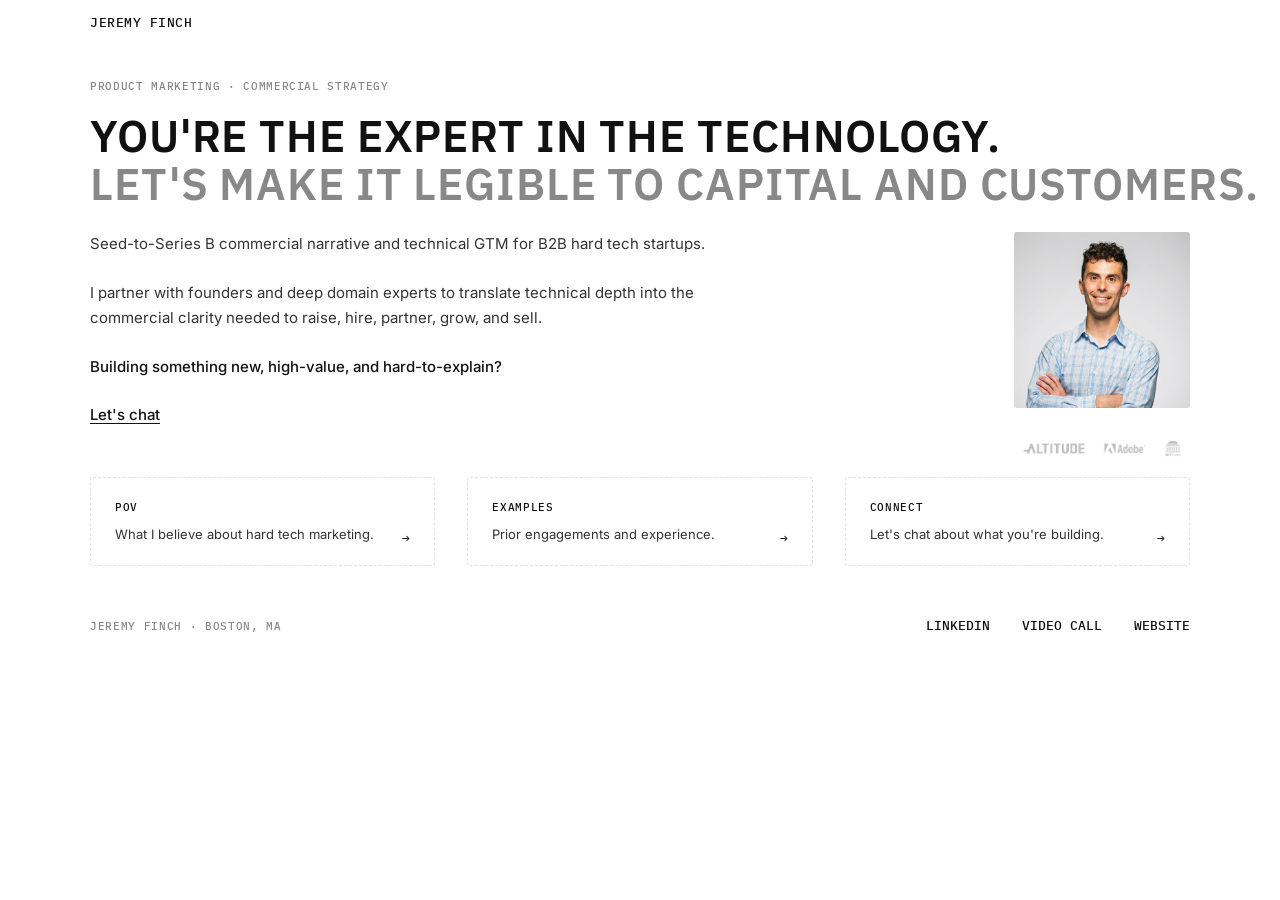
==== commit 851f1673: "Ship V4: intent hub panels, warm-traffic landing, and updated copy. Panel navigation (POV · Examples" ====
--- a/index.html
+++ b/index.html
@@ -1,5 +1,5 @@
 <!DOCTYPE html>
-<!-- Active working draft (V3) - branched from V2 freeze. Double-click to preview. -->
+<!-- V4 working draft (branch v4). Production V3 is frozen on main. -->
 <html lang="en">
 <head>
   <meta charset="UTF-8">
@@ -32,15 +32,15 @@
 
   <link rel="stylesheet" href="styles.css">
 </head>
-<body class="page-v2">
+<body class="page-v2 page-v4 panel-idle">
 
   <header class="site-nav" role="banner">
     <div class="site-nav__inner">
       <a class="site-nav__brand" href="#hero">Jeremy Finch</a>
-      <nav class="site-nav__links" aria-label="Page sections">
-        <a class="site-nav__link" href="#point-of-view">Point of view</a>
-        <a class="site-nav__link" href="#selected-work">Work</a>
-        <a class="site-nav__link" href="#contact">Contact</a>
+      <nav class="site-nav__links" aria-label="Explore">
+        <a class="site-nav__link" href="#pov" data-panel="pov">POV</a>
+        <a class="site-nav__link" href="#examples" data-panel="examples">Examples</a>
+        <a class="site-nav__link" href="#connect" data-panel="connect">Connect</a>
       </nav>
     </div>
   </header>
@@ -63,15 +63,12 @@
           <div class="hero-intro__content">
             <div class="hero__pitch">
               <p class="prose">Seed-to-Series B commercial narrative and technical GTM for B2B hard tech startups.</p>
-              <p class="prose">I partner with founders and deep domain experts to translate technical depth into the commercial clarity you need to raise, hire, partner, grow, and sell.</p>
+              <p class="prose">I partner with founders and deep domain experts to translate technical depth into the commercial clarity needed to raise, hire, partner, grow, and sell.</p>
               <p class="prose hero__focus">Building something new, high-value, and hard-to-explain?</p>
+              <p class="hero__chat-wrap">
+                <a class="hero__chat-link" href="#connect" data-panel="connect">Let's chat</a>
+              </p>
             </div>
-
-            <p class="hero__cta-wrap">
-              <a class="cta" href="https://calendly.com/jeremyfinch_meeting/" target="_blank" rel="noopener noreferrer">
-                Let's connect →
-              </a>
-            </p>
           </div>
 
           <div class="hero-intro__photo">
@@ -82,31 +79,47 @@
               width="480"
               height="600"
             >
-            <a
-              class="hero-intro__photo-caption"
-              href="https://www.linkedin.com/in/jeremyfinch/"
-              target="_blank"
-              rel="noopener noreferrer"
-            >Jeremy</a>
+
+            <div class="logo-bar logo-bar--compact" aria-label="Previously: Altitude, Adobe, and MIT Sloan">
+              <img
+                class="logo-bar__img"
+                src="img/logos.png"
+                alt=""
+                width="3220"
+                height="455"
+              >
+            </div>
           </div>
 
         </div>
 
-        <div class="logo-bar" aria-label="Previously">
-          <span class="logo-bar__label">Previously</span>
-          <img
-            class="logo-bar__img"
-            src="img/logos.png"
-            alt="Altitude, Adobe, and MIT Sloan"
-            width="3220"
-            height="455"
-          >
+        <div class="intent-hub" aria-label="Choose what to explore">
+          <div class="intent-hub__grid card-grid card-grid--pov">
+            <button type="button" class="intent-hub__item card pov-card" data-panel="pov">
+              <span class="intent-hub__label">POV</span>
+              <p class="intent-hub__desc pov-card__text">What I believe about hard tech marketing.</p>
+              <span class="intent-hub__go" aria-hidden="true">→</span>
+            </button>
+            <button type="button" class="intent-hub__item card pov-card" data-panel="examples">
+              <span class="intent-hub__label">Examples</span>
+              <p class="intent-hub__desc pov-card__text">Prior engagements and experience.</p>
+              <span class="intent-hub__go" aria-hidden="true">→</span>
+            </button>
+            <button type="button" class="intent-hub__item card pov-card" data-panel="connect">
+              <span class="intent-hub__label">Connect</span>
+              <p class="intent-hub__desc pov-card__text">Let's chat about what you're building.</p>
+              <span class="intent-hub__go" aria-hidden="true">→</span>
+            </button>
+          </div>
         </div>
 
       </div>
     </section>
 
-    <!-- SECTION 2 - POINT OF VIEW -->
+    <div id="panel-stack" class="panel-stack" hidden>
+
+    <!-- PANEL: POV -->
+    <div id="panel-pov" class="site-panel" hidden>
     <section id="point-of-view" class="section section--follow-hero" aria-labelledby="pov-headline">
       <div class="section__inner">
 
@@ -119,7 +132,7 @@
         </h2>
 
         <p class="prose">
-          The worst time to figure out your market story is when you urgently need it. But many engineers treat marketing as something to bolt on at the very end, when the product is fully finished. In hard tech, this costs you valuable time and runway.
+          When development cycles last 5-10 years and capital requirements run into the tens of millions, your market story cannot be just a launch asset. It should be a design input - one that shapes what you build, who you hire, and whether money shows up in time.
         </p>
 
         <div class="card-grid card-grid--pov">
@@ -157,7 +170,7 @@
         </div>
 
         <p class="prose">
-          When development cycles last 5-10 years and capital requirements run into the tens of millions, your market story cannot be just a launch asset. It should be a design input - one that shapes what you build, who you hire, and whether money shows up in time.
+          Marketing is what helps everyone else care as much about your tech as you do.
         </p>
 
         <p class="pov__link-wrap">
@@ -176,7 +189,7 @@
     <section id="two-kinds" class="section" aria-labelledby="two-kinds-headline">
       <div class="section__inner">
 
-        <h2 id="two-kinds-headline" class="section-headline headline">There are two kinds of marketing (both matter).</h2>
+        <h2 id="two-kinds-headline" class="section-headline headline">There are <strong>two</strong> kinds of marketing (both matter).</h2>
 
         <div class="two-kinds__table-wrap">
           <table class="two-kinds__table">
@@ -207,13 +220,18 @@
       </div>
     </section>
 
+    </div><!-- /panel-pov -->
+
+    <!-- PANEL: EXAMPLES -->
+    <div id="panel-examples" class="site-panel" hidden>
+
     <!-- SECTION 4 - SELECTED WORK -->
-    <section id="selected-work" class="section section--surface" aria-labelledby="work-eyebrow">
+    <section id="selected-work" class="section section--surface section--follow-hero" aria-labelledby="work-eyebrow">
       <div class="section__inner">
 
-        <span id="work-eyebrow" class="eyebrow">Selected work</span>
-
-        <p class="work__subhead">Recent engagements</p>
+        <span id="work-eyebrow" class="eyebrow">Previous work</span>
+
+        <p class="work__subhead">Select engagements</p>
 
         <p class="prose work__intro">Sensors, new materials, robotics etc.</p>
 
@@ -339,7 +357,7 @@
                 </div>
               </figure>
 
-              <p class="prose work-featured__body">Lux Labs was commercializing a transparent display film - with a <a href="https://www.nature.com/articles/ncomms4152" target="_blank" rel="noopener noreferrer">proven technology</a> and decent website traffic. But a 30-SKU catalog and spec-heavy data sheets slowed conversion and sales. I reduced the catalog to two main SKUs and mapped e-commerce flows to use cases instead of materials specs. It improved gross margins and simplified fulfillment. Pricing model remained in place through acquisition.</p>
+              <p class="prose work-featured__body">Lux Labs was commercializing a transparent display film - with a <a href="https://www.nature.com/articles/ncomms4152" target="_blank" rel="noopener noreferrer">proven technology</a> and decent website traffic. But a 30-SKU catalog and spec-heavy data sheets slowed conversion and hurt sales. I reduced the catalog to two main SKUs and mapped e-commerce flows to customer use cases instead of materials specs. We improved gross margins and simplified fulfillment. The pricing model remained in place through acquisition.</p>
 
               <div class="work-featured__quote" aria-label="Client quote">
                 <p class="work-featured__quote-text">&ldquo;Lux Labs hired Jeremy to support our ClearBright product launch. He helped us overhaul our e-commerce approach, simplified our pricing and packaging, and created new marketing content. He helped us step back and evaluate how to communicate with our customers&hellip; He makes offsite collaboration a breeze by sending recorded video explanations, which helped us make decisions quicker and implement them rather than wasting time between meetings.&rdquo;</p>
@@ -372,7 +390,7 @@
                 </div>
               </figure>
 
-              <p class="prose work-featured__body"><a href="https://www.reframe.systems/" target="_blank" rel="noopener noreferrer">Reframe Systems</a> builds prefab homes using robotics and custom software - an innovative model in a slow-moving industry. Their gap was storytelling, not technology. I coached one of Reframe's founders (Aaron) through an unscripted on-camera interview so he could separate the &ldquo;what&rdquo; from the &ldquo;how&rdquo; authentically in his own words. The video was used for recruiting, partner introductions, and as a general GTM asset.</p>
+              <p class="prose work-featured__body"><a href="https://www.reframe.systems/" target="_blank" rel="noopener noreferrer">Reframe Systems</a> builds prefab homes using robotics and custom software - an innovative approach in a slow-moving industry. But their gap was storytelling, not technology. I coached one of Reframe's founders (Aaron) through an unscripted on-camera interview so he could separate the &ldquo;what&rdquo; from the &ldquo;how&rdquo; authentically in his own words. The video is used for recruiting, partner introductions, and as a general GTM asset.</p>
 
               <div class="work-featured__pills" aria-label="Services">
                 <span class="pill">Founder narrative</span>
@@ -388,7 +406,7 @@
           <ul class="work-additional__list">
             <li class="work-additional__item">
               <span class="work-additional__tag">Pre-IPO investor roadshow</span>
-              <p class="work-additional__text">Investor roadshow video series for a private tech company preparing to file for IPO (S-1) - narrative strategy through video delivery with <a href="https://portfolio.jeremyafinch.com/#video" target="_blank" rel="noopener noreferrer">Opalite Media</a>. The same narrative discipline for VCs also extends to public markets.</p>
+              <p class="work-additional__text">Investor roadshow video series for a private tech company preparing to file an S-1. Narrative strategy through video delivery with <a href="https://portfolio.jeremyafinch.com/#video" target="_blank" rel="noopener noreferrer">Opalite Media</a>. The same messaging discipline for VCs also extends to public markets.</p>
               <div class="work-featured__pills" aria-label="Services">
                 <span class="pill">Investor strategy</span>
                 <span class="pill">Video production</span>
@@ -416,8 +434,13 @@
       </div>
     </section>
 
+    </div><!-- /panel-examples -->
+
+    <!-- PANEL: CONNECT -->
+    <div id="panel-connect" class="site-panel" hidden>
+
     <!-- SECTION 5 - CLOSE / CTA -->
-    <section id="contact" class="section" aria-labelledby="contact-closing">
+    <section id="contact" class="section section--follow-hero" aria-labelledby="contact-closing">
       <div class="section__inner">
 
         <p class="prose">
@@ -430,7 +453,7 @@
 
         <p class="contact__availability prose">Open to advisory or select FT roles where commercial strategy is part of the build.</p>
 
-        <p id="contact-closing" class="prose contact__location">What are you developing?</p>
+        <p id="contact-closing" class="prose contact__location">What are you building?</p>
 
         <p class="contact__cta-wrap">
           <a class="cta" href="https://calendly.com/jeremyfinch_meeting/" target="_blank" rel="noopener noreferrer">
@@ -440,6 +463,10 @@
 
       </div>
     </section>
+
+    </div><!-- /panel-connect -->
+
+    </div><!-- /panel-stack -->
 
   </main>
 
@@ -460,6 +487,7 @@
     </div>
   </footer>
 
+  <script src="panels.js"></script>
   <script src="work-carousel.js"></script>
 </body>
 </html>
--- a/styles.css
+++ b/styles.css
@@ -1587,3 +1587,215 @@
     color: var(--color-text-muted);
   }
 }
+
+/* ==========================================================================
+   V4 - intent panels (POV · Examples · Connect)
+   ========================================================================== */
+
+.page-v4 .hero.section {
+  padding-bottom: var(--space-md);
+}
+
+.page-v4.panel-idle .hero.section {
+  padding-top: 32px;
+  padding-bottom: var(--stack-relaxed);
+}
+
+@media (min-width: 769px) {
+  .page-v4.panel-idle .hero-intro {
+    grid-template-columns: 1fr minmax(140px, 176px);
+  }
+
+  .page-v4.panel-idle .hero-intro__photo {
+    max-width: 176px;
+  }
+}
+
+.page-v4 .hero__chat-wrap {
+  margin: var(--stack-tight) 0 0;
+}
+
+.page-v4 .hero__chat-link {
+  font-family: var(--font-body);
+  font-size: var(--type-body);
+  font-weight: 500;
+  color: var(--color-text-primary);
+  text-decoration: underline;
+  text-underline-offset: 3px;
+}
+
+.page-v4 .hero__chat-link:hover {
+  color: var(--color-text-body);
+}
+
+.page-v4.panel-idle .site-nav {
+  border-bottom: none;
+}
+
+.page-v4.has-panel .site-nav {
+  border-bottom: 1px solid var(--color-border);
+}
+
+.page-v4.panel-idle .site-nav__links {
+  display: none;
+}
+
+.page-v4.has-panel .site-nav__links {
+  display: flex;
+}
+
+.page-v4 .site-nav__link.is-active {
+  color: var(--color-text-primary);
+}
+
+.page-v4 .hero-intro__photo {
+  gap: 4px;
+}
+
+.page-v4 .logo-bar--compact {
+  margin-top: 0;
+  text-align: center;
+}
+
+.page-v4 .logo-bar--compact .logo-bar__img {
+  width: 100%;
+  max-width: none;
+  max-height: 28px;
+  object-fit: contain;
+  opacity: 0.3;
+}
+
+.page-v4 .intent-hub {
+  margin-top: var(--stack-relaxed);
+}
+
+.page-v4.panel-idle .intent-hub {
+  margin-top: var(--stack-default);
+}
+
+.page-v4.panel-idle .intent-hub__item {
+  padding-block: 20px;
+  padding-inline: var(--space-card-padding);
+  padding-right: calc(var(--space-card-padding) + 20px);
+  border-width: 1.5px;
+  border-style: dashed;
+  background: var(--color-bg);
+}
+
+.page-v4.has-panel .intent-hub__item {
+  padding-right: calc(var(--space-card-padding) + 20px);
+}
+
+.page-v4.panel-idle .intent-hub__go {
+  bottom: 20px;
+}
+
+.page-v4 .intent-hub__grid {
+  margin-top: 0;
+}
+
+.page-v4 .intent-hub__item {
+  position: relative;
+  display: block;
+  width: 100%;
+  text-align: left;
+  cursor: pointer;
+  transition:
+    border-color 0.15s ease,
+    background 0.15s ease,
+    border-style 0.15s ease;
+}
+
+.page-v4.panel-idle .intent-hub__item:hover,
+.page-v4.panel-idle .intent-hub__item:focus-visible {
+  border-style: solid;
+  background: var(--color-surface);
+}
+
+.page-v4 .intent-hub__item.is-active {
+  border-color: var(--color-text-primary);
+  border-style: solid;
+  background: var(--color-surface);
+}
+
+.page-v4 .intent-hub__label {
+  display: block;
+  margin: 0 0 var(--stack-tight);
+  font-family: var(--font-mono);
+  font-size: var(--type-eyebrow);
+  font-weight: 500;
+  letter-spacing: 0.06em;
+  text-transform: uppercase;
+  color: var(--color-text-primary);
+}
+
+.page-v4 .intent-hub__desc {
+  margin: 0;
+}
+
+.page-v4 .intent-hub__go {
+  position: absolute;
+  right: var(--space-card-padding);
+  bottom: var(--space-card-padding);
+  font-family: var(--font-mono);
+  font-size: var(--type-ui);
+  line-height: 1;
+  color: var(--color-text-muted);
+  transition: color 0.15s ease, transform 0.15s ease;
+}
+
+.page-v4.panel-idle .intent-hub__go {
+  color: var(--color-text-primary);
+}
+
+.page-v4 .intent-hub__item:hover .intent-hub__go,
+.page-v4 .intent-hub__item:focus-visible .intent-hub__go {
+  color: var(--color-text-primary);
+  transform: translateX(3px);
+}
+
+.page-v4 .panel-stack[hidden] {
+  display: none;
+}
+
+.page-v4 .panel-stack .site-panel:not(.is-active) {
+  display: none;
+}
+
+.page-v4 .panel-stack .site-panel.is-active .section--follow-hero:first-child {
+  padding-top: var(--space-in-section);
+}
+
+.page-v4 .panel-stack .site-panel.is-active .section--follow-hero:first-child .section__inner > .eyebrow:first-child {
+  margin-top: 0;
+}
+
+.page-v4 .site-footer {
+  border-top: none;
+  padding-block: var(--space-sm);
+}
+
+.page-v4 .site-footer__inner {
+  gap: var(--stack-default);
+}
+
+@media (prefers-reduced-motion: reduce) {
+  .page-v4 .intent-hub__item:hover .intent-hub__go,
+  .page-v4 .intent-hub__item:focus-visible .intent-hub__go {
+    transform: none;
+  }
+}
+
+@media (max-width: 768px) {
+  .page-v4 .hero.section {
+    padding-bottom: var(--space-in-section-sm);
+  }
+
+  .page-v4 .logo-bar--compact .logo-bar__img {
+    max-height: 24px;
+  }
+
+  .page-v4 .site-footer {
+    padding-block: var(--stack-default);
+  }
+}
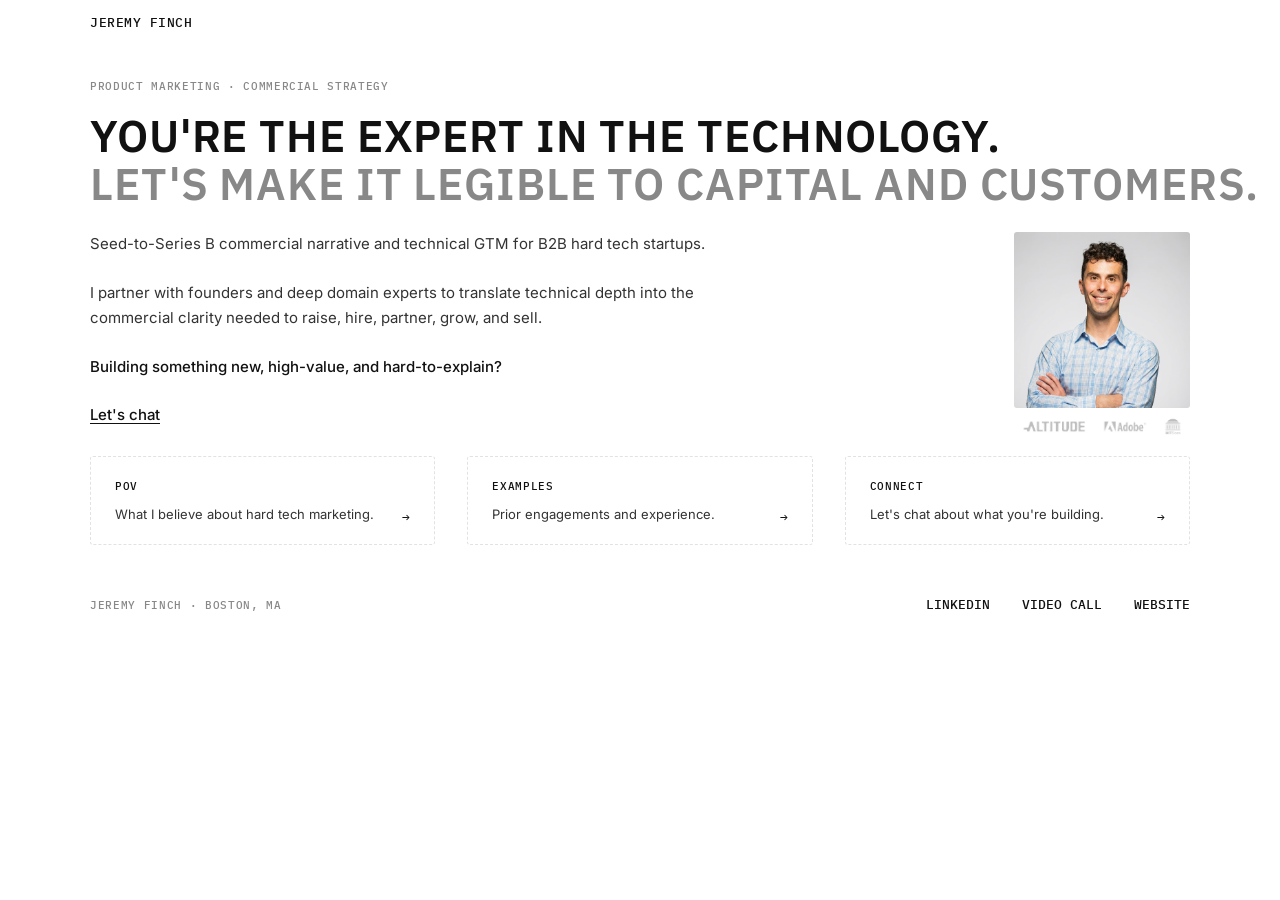
==== commit 61515a96: "Fix hub arrow layout and compact logo spacing on live deploy. Use flex for hub description rows and " ====
--- a/index.html
+++ b/index.html
@@ -97,18 +97,24 @@
           <div class="intent-hub__grid card-grid card-grid--pov">
             <button type="button" class="intent-hub__item card pov-card" data-panel="pov">
               <span class="intent-hub__label">POV</span>
-              <p class="intent-hub__desc pov-card__text">What I believe about hard tech marketing.</p>
-              <span class="intent-hub__go" aria-hidden="true">→</span>
+              <div class="intent-hub__row">
+                <p class="intent-hub__desc pov-card__text">What I believe about hard tech marketing.</p>
+                <span class="intent-hub__go" aria-hidden="true">→</span>
+              </div>
             </button>
             <button type="button" class="intent-hub__item card pov-card" data-panel="examples">
               <span class="intent-hub__label">Examples</span>
-              <p class="intent-hub__desc pov-card__text">Prior engagements and experience.</p>
-              <span class="intent-hub__go" aria-hidden="true">→</span>
+              <div class="intent-hub__row">
+                <p class="intent-hub__desc pov-card__text">Prior engagements and experience.</p>
+                <span class="intent-hub__go" aria-hidden="true">→</span>
+              </div>
             </button>
             <button type="button" class="intent-hub__item card pov-card" data-panel="connect">
               <span class="intent-hub__label">Connect</span>
-              <p class="intent-hub__desc pov-card__text">Let's chat about what you're building.</p>
-              <span class="intent-hub__go" aria-hidden="true">→</span>
+              <div class="intent-hub__row">
+                <p class="intent-hub__desc pov-card__text">Let's chat about what you're building.</p>
+                <span class="intent-hub__go" aria-hidden="true">→</span>
+              </div>
             </button>
           </div>
         </div>
--- a/styles.css
+++ b/styles.css
@@ -1652,16 +1652,20 @@
   gap: 4px;
 }
 
-.page-v4 .logo-bar--compact {
+.page-v4 .hero .logo-bar--compact {
   margin-top: 0;
+  padding-top: 0;
   text-align: center;
 }
 
 .page-v4 .logo-bar--compact .logo-bar__img {
+  display: block;
   width: 100%;
-  max-width: none;
+  height: 28px;
   max-height: 28px;
+  aspect-ratio: auto;
   object-fit: contain;
+  object-position: center;
   opacity: 0.3;
 }
 
@@ -1674,20 +1678,21 @@
 }
 
 .page-v4.panel-idle .intent-hub__item {
-  padding-block: 20px;
-  padding-inline: var(--space-card-padding);
-  padding-right: calc(var(--space-card-padding) + 20px);
+  padding: 20px var(--space-card-padding);
   border-width: 1.5px;
   border-style: dashed;
   background: var(--color-bg);
 }
 
+.page-v4 .intent-hub__row {
+  display: flex;
+  align-items: flex-end;
+  justify-content: space-between;
+  gap: var(--stack-tight);
+}
+
 .page-v4.has-panel .intent-hub__item {
-  padding-right: calc(var(--space-card-padding) + 20px);
-}
-
-.page-v4.panel-idle .intent-hub__go {
-  bottom: 20px;
+  padding: var(--space-card-padding);
 }
 
 .page-v4 .intent-hub__grid {
@@ -1731,12 +1736,12 @@
 
 .page-v4 .intent-hub__desc {
   margin: 0;
+  flex: 1;
+  min-width: 0;
 }
 
 .page-v4 .intent-hub__go {
-  position: absolute;
-  right: var(--space-card-padding);
-  bottom: var(--space-card-padding);
+  flex-shrink: 0;
   font-family: var(--font-mono);
   font-size: var(--type-ui);
   line-height: 1;
@@ -1792,6 +1797,7 @@
   }
 
   .page-v4 .logo-bar--compact .logo-bar__img {
+    height: 24px;
     max-height: 24px;
   }
 
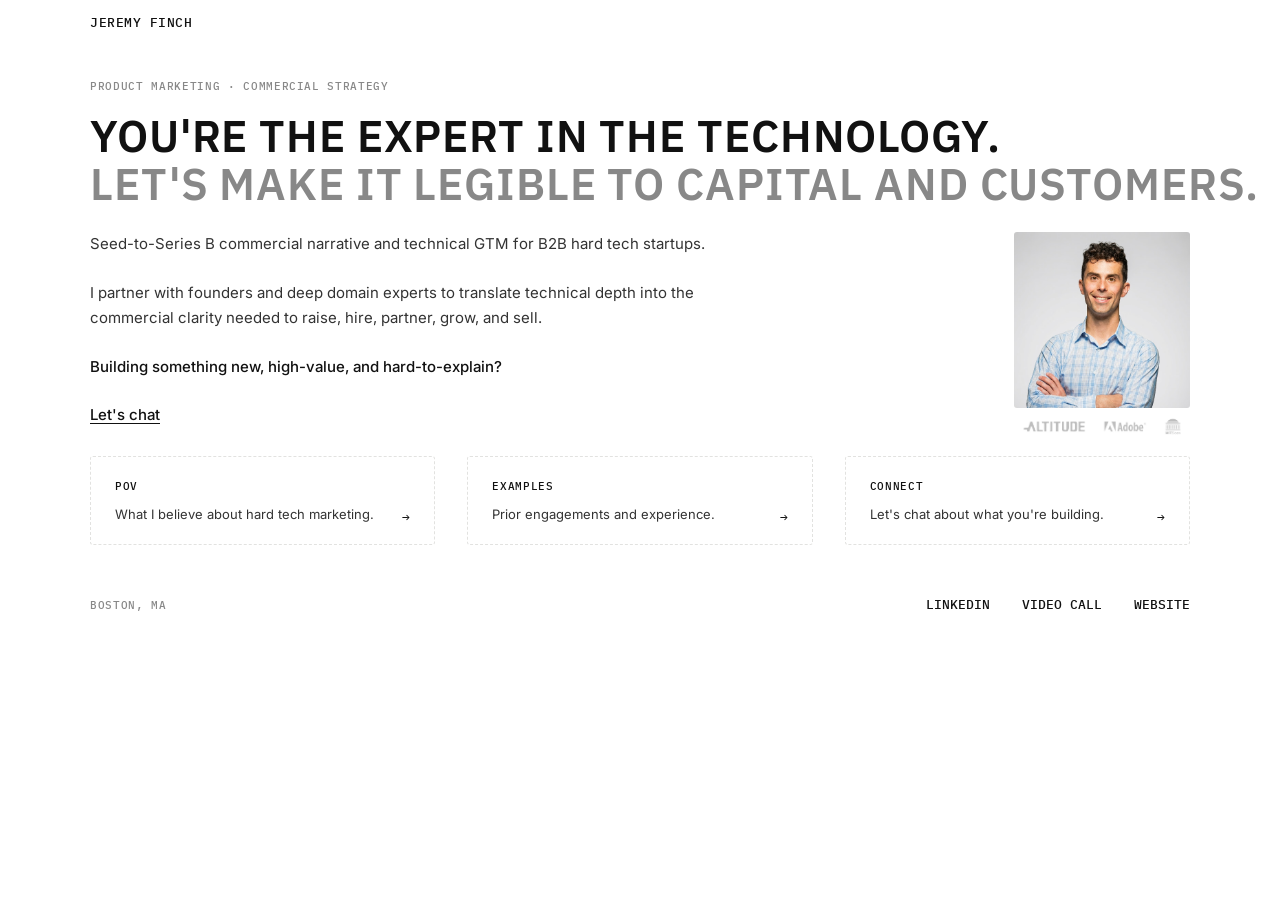
==== commit ea8ecad8: "Hide header nav links until a panel opens; simplify footer to Boston, MA. Default-hide V4 nav in HTM" ====
--- a/index.html
+++ b/index.html
@@ -37,7 +37,7 @@
   <header class="site-nav" role="banner">
     <div class="site-nav__inner">
       <a class="site-nav__brand" href="#hero">Jeremy Finch</a>
-      <nav class="site-nav__links" aria-label="Explore">
+      <nav class="site-nav__links" aria-label="Explore" hidden>
         <a class="site-nav__link" href="#pov" data-panel="pov">POV</a>
         <a class="site-nav__link" href="#examples" data-panel="examples">Examples</a>
         <a class="site-nav__link" href="#connect" data-panel="connect">Connect</a>
@@ -478,7 +478,7 @@
 
   <footer class="site-footer">
     <div class="site-footer__inner">
-      <p class="site-footer__brand">Jeremy Finch · Boston, MA</p>
+      <p class="site-footer__brand">Boston, MA</p>
       <ul class="site-footer__links">
         <li>
           <a href="https://www.linkedin.com/in/jeremyfinch/" target="_blank" rel="noopener noreferrer">LinkedIn</a>
--- a/styles.css
+++ b/styles.css
@@ -1636,7 +1636,7 @@
   border-bottom: 1px solid var(--color-border);
 }
 
-.page-v4.panel-idle .site-nav__links {
+.page-v4 .site-nav__links {
   display: none;
 }
 
